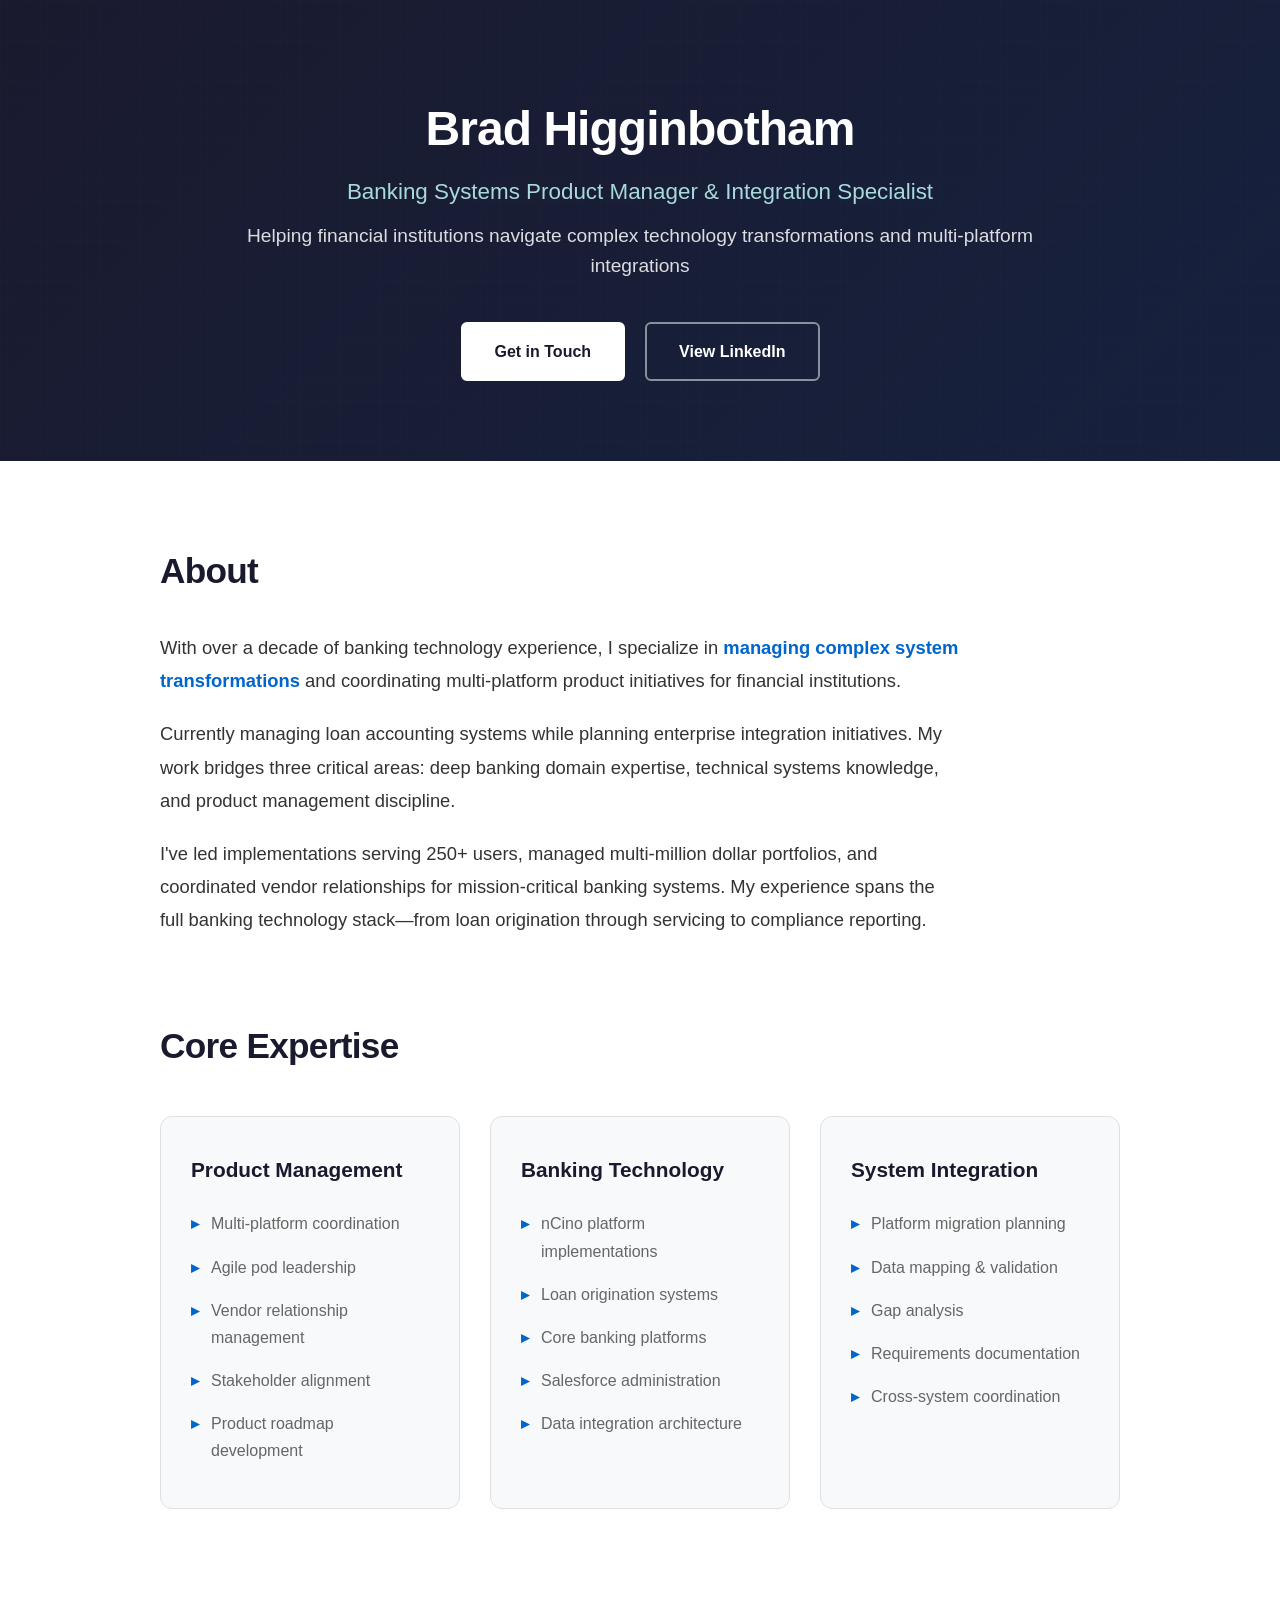
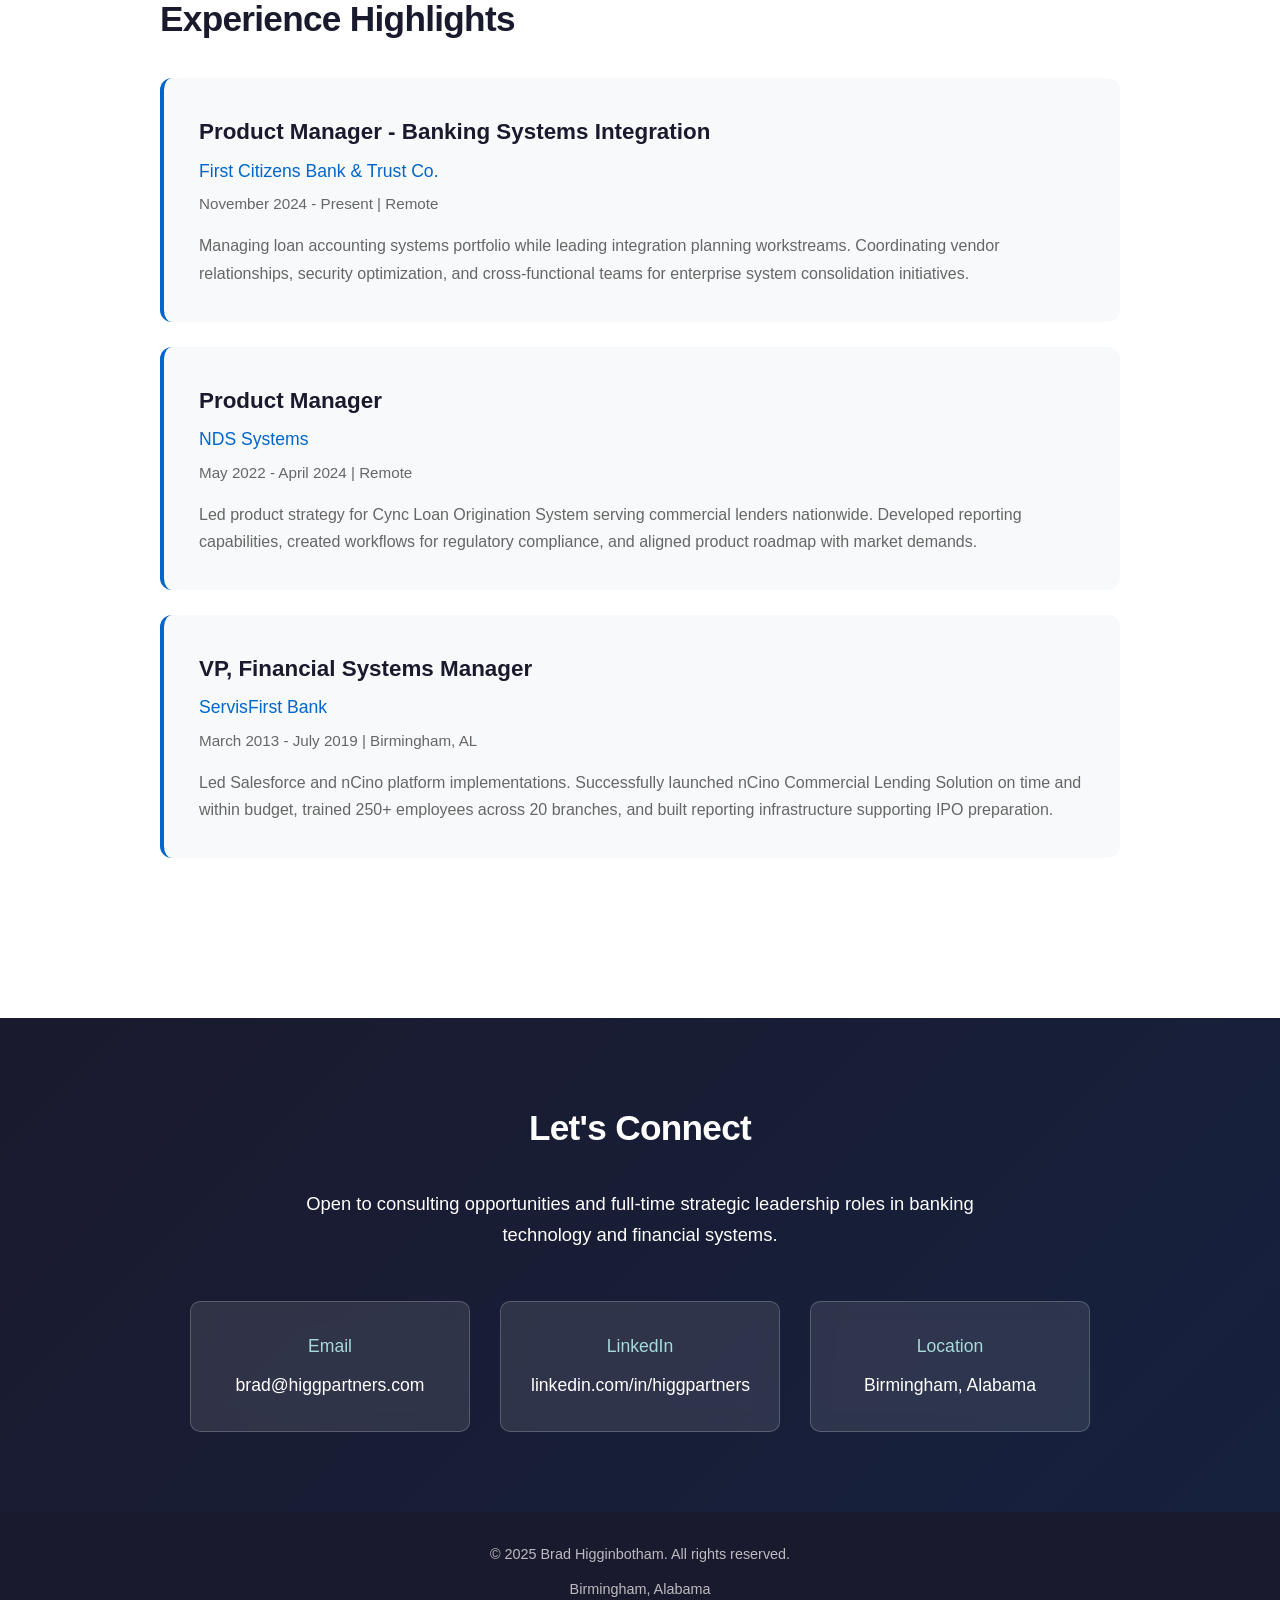
==== index.html @ 5d971b2a "Add files via upload" ====
<!DOCTYPE html>
<html lang="en">
<head>
    <meta charset="UTF-8">
    <meta name="viewport" content="width=device-width, initial-scale=1.0">
    <title>Brad Higginbotham | Banking Systems Product Manager & Integration Specialist</title>
    <meta name="description" content="Banking systems product manager specializing in multi-platform coordination and complex integration planning for financial institutions.">
    
    <style>
        :root {
            --primary: #1a1a2e;
            --accent: #0066cc;
            --accent-light: #0077b5;
            --text: #333333;
            --text-light: #666666;
            --background: #ffffff;
            --section-bg: #f8f9fa;
            --border: #e0e0e0;
        }
        
        * {
            margin: 0;
            padding: 0;
            box-sizing: border-box;
        }
        
        body {
            font-family: -apple-system, BlinkMacSystemFont, 'Segoe UI', 'Helvetica Neue', Arial, sans-serif;
            line-height: 1.7;
            color: var(--text);
            background: var(--background);
            -webkit-font-smoothing: antialiased;
        }
        
        /* Hero Section */
        .hero {
            background: linear-gradient(135deg, #1a1a2e 0%, #16213e 100%);
            color: white;
            padding: 100px 20px 80px;
            text-align: center;
            position: relative;
            overflow: hidden;
        }
        
        .hero::before {
            content: '';
            position: absolute;
            top: 0;
            left: 0;
            right: 0;
            bottom: 0;
            background: url('data:image/svg+xml,<svg width="100" height="100" xmlns="http://www.w3.org/2000/svg"><defs><pattern id="grid" width="40" height="40" patternUnits="userSpaceOnUse"><path d="M 40 0 L 0 0 0 40" fill="none" stroke="rgba(255,255,255,0.03)" stroke-width="1"/></pattern></defs><rect width="100" height="100" fill="url(%23grid)"/></svg>');
            opacity: 0.5;
        }
        
        .hero-content {
            max-width: 800px;
            margin: 0 auto;
            position: relative;
            z-index: 1;
        }
        
        .hero h1 {
            font-size: 3em;
            font-weight: 700;
            margin-bottom: 15px;
            letter-spacing: -0.02em;
            line-height: 1.2;
        }
        
        .hero .title {
            font-size: 1.4em;
            color: #a8dadc;
            margin-bottom: 10px;
            font-weight: 400;
        }
        
        .hero .tagline {
            font-size: 1.2em;
            color: rgba(255, 255, 255, 0.85);
            margin-bottom: 40px;
            line-height: 1.6;
        }
        
        .cta-buttons {
            display: flex;
            gap: 20px;
            justify-content: center;
            flex-wrap: wrap;
        }
        
        .btn {
            padding: 14px 32px;
            font-size: 1em;
            font-weight: 600;
            text-decoration: none;
            border-radius: 6px;
            transition: all 0.3s ease;
            display: inline-block;
            border: 2px solid;
        }
        
        .btn-primary {
            background: white;
            color: var(--primary);
            border-color: white;
        }
        
        .btn-primary:hover {
            background: transparent;
            color: white;
            transform: translateY(-2px);
            box-shadow: 0 10px 25px rgba(0, 0, 0, 0.2);
        }
        
        .btn-secondary {
            background: transparent;
            color: white;
            border-color: rgba(255, 255, 255, 0.5);
        }
        
        .btn-secondary:hover {
            border-color: white;
            background: rgba(255, 255, 255, 0.1);
            transform: translateY(-2px);
        }
        
        /* Main Content */
        .container {
            max-width: 1000px;
            margin: 0 auto;
            padding: 80px 20px;
        }
        
        .section {
            margin-bottom: 80px;
        }
        
        .section-title {
            font-size: 2.2em;
            color: var(--primary);
            margin-bottom: 30px;
            font-weight: 700;
            letter-spacing: -0.02em;
        }
        
        /* About Section */
        .about-content {
            font-size: 1.15em;
            line-height: 1.8;
            color: var(--text);
            max-width: 800px;
        }
        
        .about-content p {
            margin-bottom: 20px;
        }
        
        .highlight {
            color: var(--accent);
            font-weight: 600;
        }
        
        /* Expertise Grid */
        .expertise-grid {
            display: grid;
            grid-template-columns: repeat(auto-fit, minmax(280px, 1fr));
            gap: 30px;
            margin-top: 40px;
        }
        
        .expertise-card {
            background: var(--section-bg);
            padding: 35px 30px;
            border-radius: 12px;
            border: 1px solid var(--border);
            transition: all 0.3s ease;
        }
        
        .expertise-card:hover {
            transform: translateY(-5px);
            box-shadow: 0 10px 30px rgba(0, 0, 0, 0.1);
            border-color: var(--accent-light);
        }
        
        .expertise-card h3 {
            font-size: 1.3em;
            color: var(--primary);
            margin-bottom: 15px;
            font-weight: 600;
        }
        
        .expertise-card ul {
            list-style: none;
            padding: 0;
        }
        
        .expertise-card li {
            padding: 8px 0;
            color: var(--text-light);
            position: relative;
            padding-left: 20px;
        }
        
        .expertise-card li::before {
            content: '▸';
            color: var(--accent);
            position: absolute;
            left: 0;
            font-weight: bold;
        }
        
        /* Experience Timeline */
        .experience-item {
            background: var(--section-bg);
            padding: 35px;
            border-radius: 12px;
            margin-bottom: 25px;
            border-left: 4px solid var(--accent);
            transition: all 0.3s ease;
        }
        
        .experience-item:hover {
            box-shadow: 0 5px 20px rgba(0, 0, 0, 0.08);
            transform: translateX(5px);
        }
        
        .experience-header {
            margin-bottom: 15px;
        }
        
        .experience-title {
            font-size: 1.4em;
            color: var(--primary);
            font-weight: 600;
            margin-bottom: 5px;
        }
        
        .experience-company {
            color: var(--accent);
            font-size: 1.1em;
            font-weight: 500;
        }
        
        .experience-date {
            color: var(--text-light);
            font-size: 0.95em;
            margin-top: 5px;
        }
        
        .experience-description {
            color: var(--text-light);
            line-height: 1.7;
            margin-top: 15px;
        }
        
        /* Contact Section */
        .contact-section {
            background: linear-gradient(135deg, #1a1a2e 0%, #16213e 100%);
            color: white;
            padding: 80px 20px;
            text-align: center;
        }
        
        .contact-section .section-title {
            color: white;
        }
        
        .contact-grid {
            display: grid;
            grid-template-columns: repeat(auto-fit, minmax(250px, 1fr));
            gap: 30px;
            max-width: 900px;
            margin: 50px auto 0;
        }
        
        .contact-card {
            background: rgba(255, 255, 255, 0.1);
            padding: 30px;
            border-radius: 10px;
            backdrop-filter: blur(10px);
            border: 1px solid rgba(255, 255, 255, 0.2);
            transition: all 0.3s ease;
        }
        
        .contact-card:hover {
            background: rgba(255, 255, 255, 0.15);
            transform: translateY(-5px);
        }
        
        .contact-card h3 {
            font-size: 1.1em;
            margin-bottom: 10px;
            color: #a8dadc;
            font-weight: 500;
        }
        
        .contact-card a {
            color: white;
            text-decoration: none;
            font-size: 1.1em;
            font-weight: 500;
        }
        
        .contact-card a:hover {
            color: #a8dadc;
        }
        
        .contact-card p {
            color: white;
            font-size: 1.1em;
            font-weight: 500;
        }
        
        /* Footer */
        footer {
            background: var(--primary);
            color: rgba(255, 255, 255, 0.7);
            text-align: center;
            padding: 30px 20px;
            font-size: 0.9em;
        }
        
        /* Responsive */
        @media (max-width: 768px) {
            .hero {
                padding: 60px 20px 50px;
            }
            
            .hero h1 {
                font-size: 2.2em;
            }
            
            .hero .title {
                font-size: 1.2em;
            }
            
            .hero .tagline {
                font-size: 1.1em;
            }
            
            .container {
                padding: 50px 20px;
            }
            
            .section {
                margin-bottom: 50px;
            }
            
            .section-title {
                font-size: 1.8em;
            }
            
            .cta-buttons {
                flex-direction: column;
                align-items: stretch;
            }
            
            .btn {
                width: 100%;
            }
            
            .expertise-grid {
                grid-template-columns: 1fr;
            }
        }
        
        /* Smooth Scroll */
        html {
            scroll-behavior: smooth;
        }
        
        /* Animations */
        @keyframes fadeInUp {
            from {
                opacity: 0;
                transform: translateY(30px);
            }
            to {
                opacity: 1;
                transform: translateY(0);
            }
        }
        
        .hero-content {
            animation: fadeInUp 0.8s ease-out;
        }
    </style>
</head>
<body>
    <!-- Hero Section -->
    <section class="hero">
        <div class="hero-content">
            <h1>Brad Higginbotham</h1>
            <p class="title">Banking Systems Product Manager & Integration Specialist</p>
            <p class="tagline">Helping financial institutions navigate complex technology transformations and multi-platform integrations</p>
            <div class="cta-buttons">
                <a href="mailto:brad@higgpartners.com" class="btn btn-primary">Get in Touch</a>
                <a href="https://linkedin.com/in/higgpartners" target="_blank" class="btn btn-secondary">View LinkedIn</a>
            </div>
        </div>
    </section>

    <!-- About Section -->
    <div class="container">
        <section class="section">
            <h2 class="section-title">About</h2>
            <div class="about-content">
                <p>With over a decade of banking technology experience, I specialize in <span class="highlight">managing complex system transformations</span> and coordinating multi-platform product initiatives for financial institutions.</p>
                
                <p>Currently managing loan accounting systems while planning enterprise integration initiatives. My work bridges three critical areas: deep banking domain expertise, technical systems knowledge, and product management discipline.</p>
                
                <p>I've led implementations serving 250+ users, managed multi-million dollar portfolios, and coordinated vendor relationships for mission-critical banking systems. My experience spans the full banking technology stack—from loan origination through servicing to compliance reporting.</p>
            </div>
        </section>

        <!-- Expertise Section -->
        <section class="section">
            <h2 class="section-title">Core Expertise</h2>
            <div class="expertise-grid">
                <div class="expertise-card">
                    <h3>Product Management</h3>
                    <ul>
                        <li>Multi-platform coordination</li>
                        <li>Agile pod leadership</li>
                        <li>Vendor relationship management</li>
                        <li>Stakeholder alignment</li>
                        <li>Product roadmap development</li>
                    </ul>
                </div>
                
                <div class="expertise-card">
                    <h3>Banking Technology</h3>
                    <ul>
                        <li>nCino platform implementations</li>
                        <li>Loan origination systems</li>
                        <li>Core banking platforms</li>
                        <li>Salesforce administration</li>
                        <li>Data integration architecture</li>
                    </ul>
                </div>
                
                <div class="expertise-card">
                    <h3>System Integration</h3>
                    <ul>
                        <li>Platform migration planning</li>
                        <li>Data mapping & validation</li>
                        <li>Gap analysis</li>
                        <li>Requirements documentation</li>
                        <li>Cross-system coordination</li>
                    </ul>
                </div>
            </div>
        </section>

        <!-- Experience Section -->
        <section class="section">
            <h2 class="section-title">Experience Highlights</h2>
            
            <div class="experience-item">
                <div class="experience-header">
                    <h3 class="experience-title">Product Manager - Banking Systems Integration</h3>
                    <p class="experience-company">First Citizens Bank & Trust Co.</p>
                    <p class="experience-date">November 2024 - Present | Remote</p>
                </div>
                <p class="experience-description">
                    Managing loan accounting systems portfolio while leading integration planning workstreams. Coordinating vendor relationships, security optimization, and cross-functional teams for enterprise system consolidation initiatives.
                </p>
            </div>
            
            <div class="experience-item">
                <div class="experience-header">
                    <h3 class="experience-title">Product Manager</h3>
                    <p class="experience-company">NDS Systems</p>
                    <p class="experience-date">May 2022 - April 2024 | Remote</p>
                </div>
                <p class="experience-description">
                    Led product strategy for Cync Loan Origination System serving commercial lenders nationwide. Developed reporting capabilities, created workflows for regulatory compliance, and aligned product roadmap with market demands.
                </p>
            </div>
            
            <div class="experience-item">
                <div class="experience-header">
                    <h3 class="experience-title">VP, Financial Systems Manager</h3>
                    <p class="experience-company">ServisFirst Bank</p>
                    <p class="experience-date">March 2013 - July 2019 | Birmingham, AL</p>
                </div>
                <p class="experience-description">
                    Led Salesforce and nCino platform implementations. Successfully launched nCino Commercial Lending Solution on time and within budget, trained 250+ employees across 20 branches, and built reporting infrastructure supporting IPO preparation.
                </p>
            </div>
        </section>
    </div>

    <!-- Contact Section -->
    <section class="contact-section">
        <h2 class="section-title">Let's Connect</h2>
        <p style="font-size: 1.15em; margin-bottom: 20px; max-width: 700px; margin-left: auto; margin-right: auto;">
            Open to consulting opportunities and full-time strategic leadership roles in banking technology and financial systems.
        </p>
        <div class="contact-grid">
            <div class="contact-card">
                <h3>Email</h3>
                <a href="mailto:brad@higgpartners.com">brad@higgpartners.com</a>
            </div>
            <div class="contact-card">
                <h3>LinkedIn</h3>
                <a href="https://linkedin.com/in/higgpartners" target="_blank">linkedin.com/in/higgpartners</a>
            </div>
            <div class="contact-card">
                <h3>Location</h3>
                <p>Birmingham, Alabama</p>
            </div>
        </div>
    </section>

    <!-- Footer -->
    <footer>
        <p>&copy; 2025 Brad Higginbotham. All rights reserved.</p>
        <p style="margin-top: 10px;">Birmingham, Alabama</p>
    </footer>
</body>
</html>
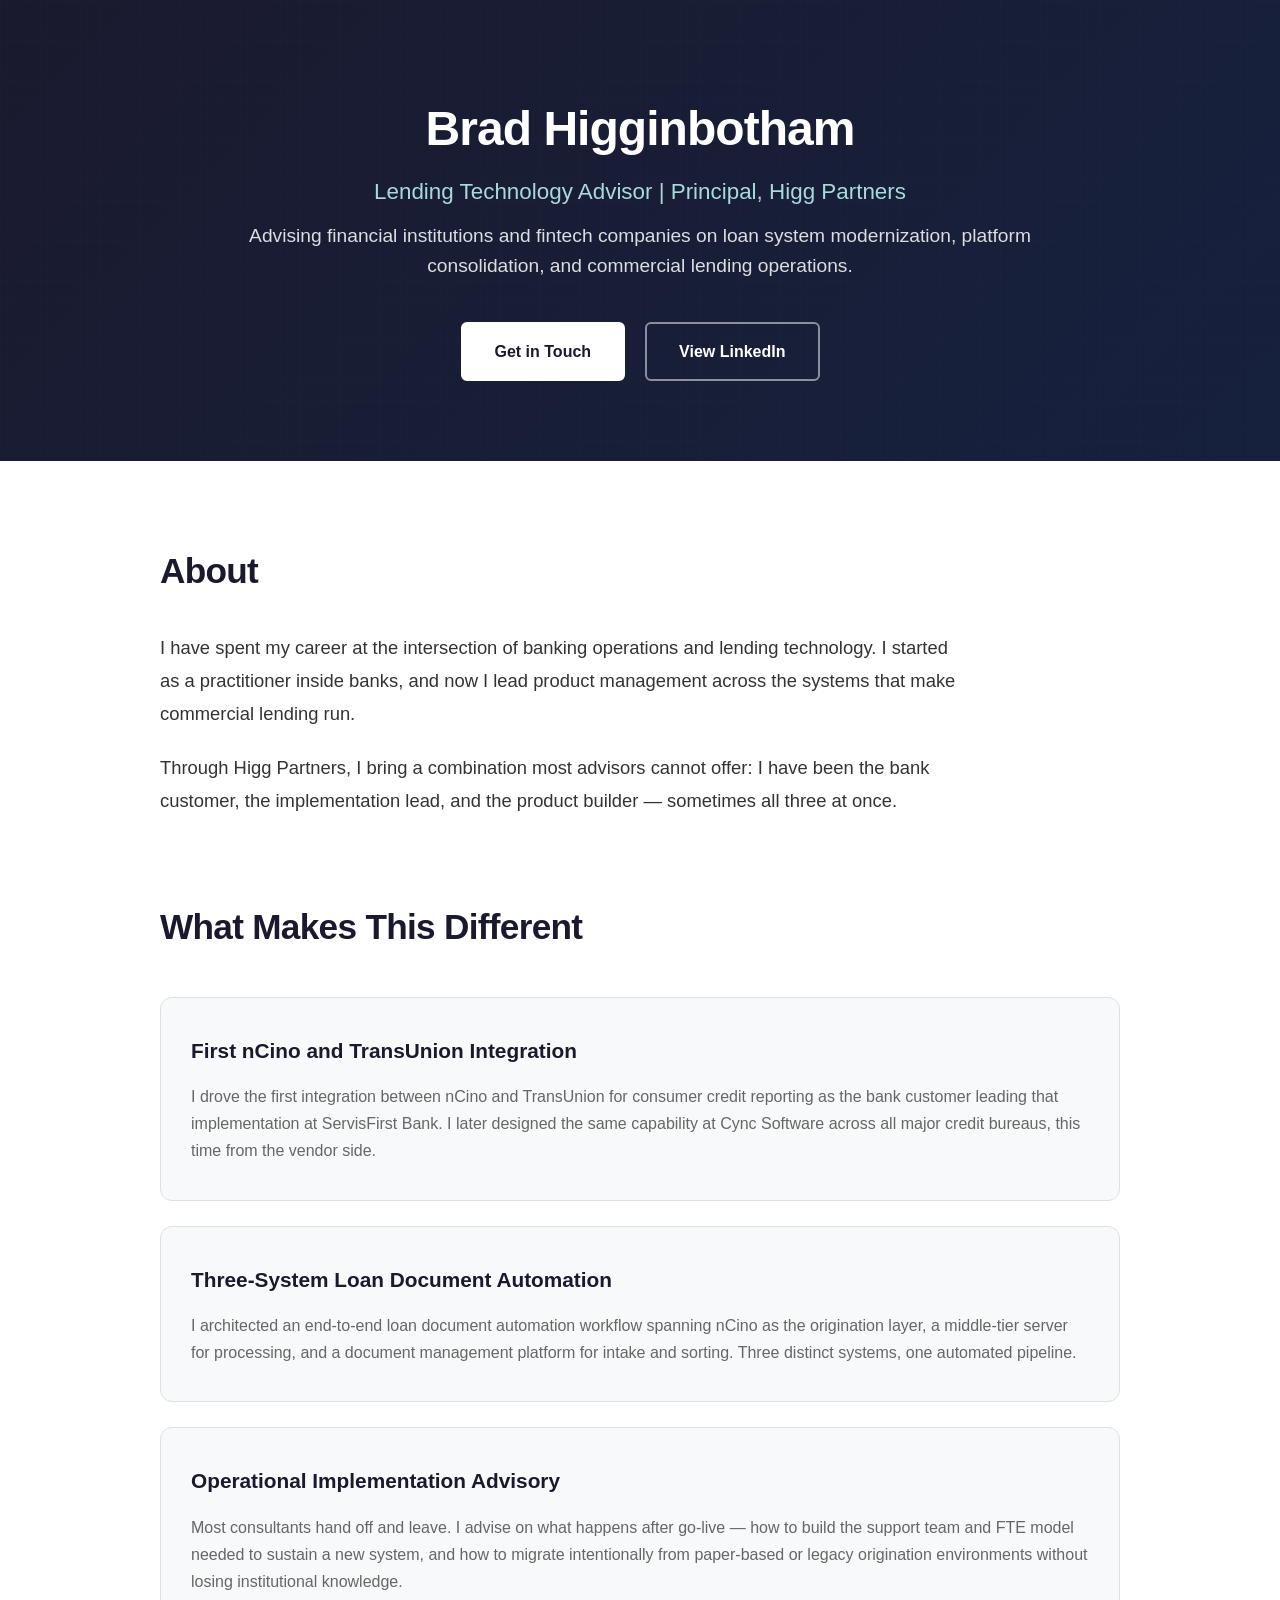
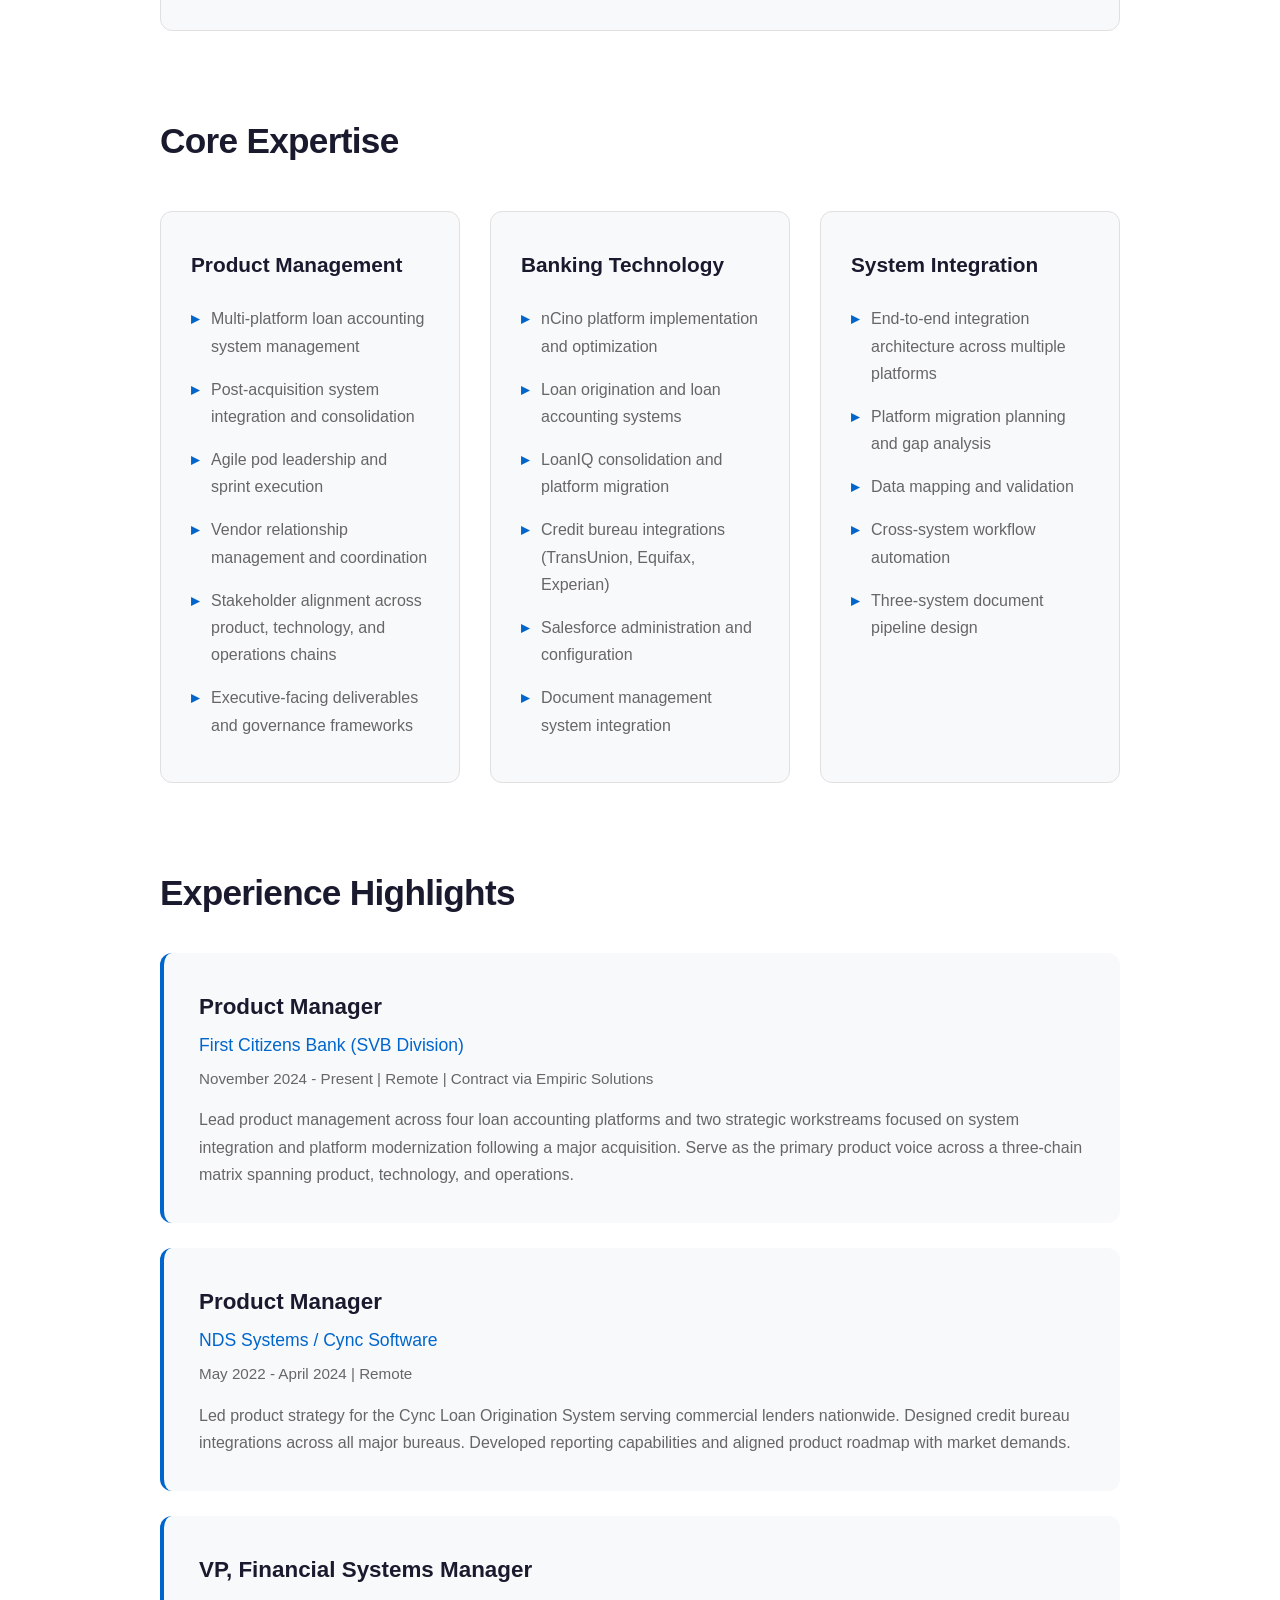
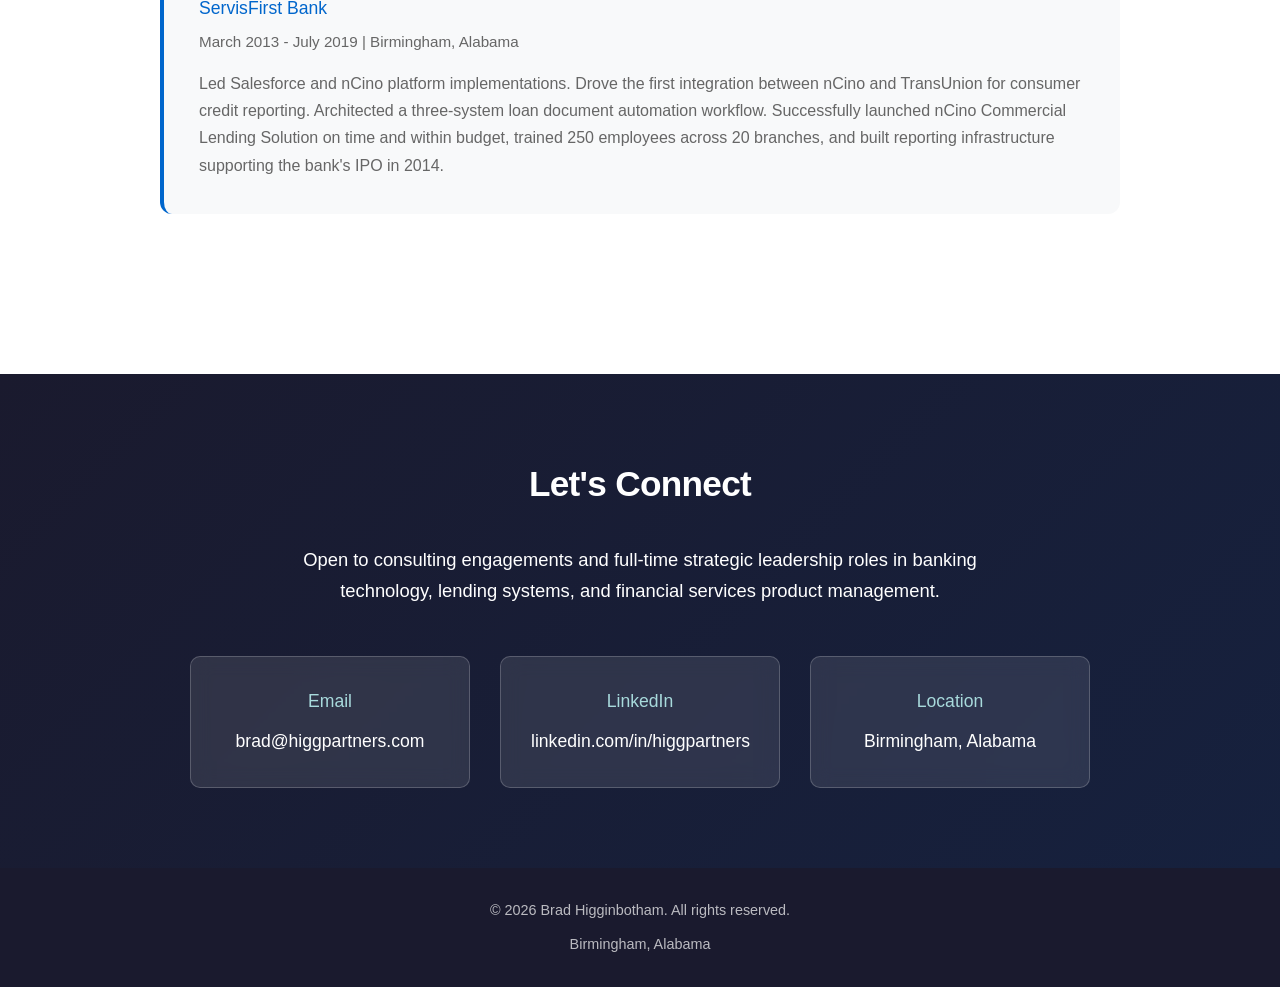
==== commit 2b49e040: "Update website positioning to Lending Technology Advisor Refresh all content to reflect senior advis" ====
--- a/index.html
+++ b/index.html
@@ -3,8 +3,10 @@
 <head>
     <meta charset="UTF-8">
     <meta name="viewport" content="width=device-width, initial-scale=1.0">
-    <title>Brad Higginbotham | Banking Systems Product Manager & Integration Specialist</title>
-    <meta name="description" content="Banking systems product manager specializing in multi-platform coordination and complex integration planning for financial institutions.">
+    <title>Brad Higginbotham | Lending Technology Advisor | Principal, Higg Partners</title>
+    <meta name="description" content="Advising financial institutions and fintech companies on loan system modernization, platform consolidation, and commercial lending operations.">
+    <meta property="og:title" content="Brad Higginbotham | Lending Technology Advisor | Principal, Higg Partners">
+    <meta property="og:description" content="Advising financial institutions and fintech companies on loan system modernization, platform consolidation, and commercial lending operations.">
     
     <style>
         :root {
@@ -161,6 +163,20 @@
             font-weight: 600;
         }
         
+        /* Differentiator Grid */
+        .differentiator-grid {
+            display: grid;
+            grid-template-columns: 1fr;
+            gap: 25px;
+            margin-top: 40px;
+        }
+
+        .differentiator-text {
+            color: var(--text-light);
+            line-height: 1.7;
+            margin-top: 10px;
+        }
+
         /* Expertise Grid */
         .expertise-grid {
             display: grid;
@@ -392,8 +408,8 @@
     <section class="hero">
         <div class="hero-content">
             <h1>Brad Higginbotham</h1>
-            <p class="title">Banking Systems Product Manager & Integration Specialist</p>
-            <p class="tagline">Helping financial institutions navigate complex technology transformations and multi-platform integrations</p>
+            <p class="title">Lending Technology Advisor | Principal, Higg Partners</p>
+            <p class="tagline">Advising financial institutions and fintech companies on loan system modernization, platform consolidation, and commercial lending operations.</p>
             <div class="cta-buttons">
                 <a href="mailto:brad@higgpartners.com" class="btn btn-primary">Get in Touch</a>
                 <a href="https://linkedin.com/in/higgpartners" target="_blank" class="btn btn-secondary">View LinkedIn</a>
@@ -406,11 +422,28 @@
         <section class="section">
             <h2 class="section-title">About</h2>
             <div class="about-content">
-                <p>With over a decade of banking technology experience, I specialize in <span class="highlight">managing complex system transformations</span> and coordinating multi-platform product initiatives for financial institutions.</p>
-                
-                <p>Currently managing loan accounting systems while planning enterprise integration initiatives. My work bridges three critical areas: deep banking domain expertise, technical systems knowledge, and product management discipline.</p>
-                
-                <p>I've led implementations serving 250+ users, managed multi-million dollar portfolios, and coordinated vendor relationships for mission-critical banking systems. My experience spans the full banking technology stack—from loan origination through servicing to compliance reporting.</p>
+                <p>I have spent my career at the intersection of banking operations and lending technology. I started as a practitioner inside banks, and now I lead product management across the systems that make commercial lending run.</p>
+
+                <p>Through Higg Partners, I bring a combination most advisors cannot offer: I have been the bank customer, the implementation lead, and the product builder — sometimes all three at once.</p>
+            </div>
+        </section>
+
+        <!-- What Makes This Different -->
+        <section class="section">
+            <h2 class="section-title">What Makes This Different</h2>
+            <div class="differentiator-grid">
+                <div class="expertise-card">
+                    <h3>First nCino and TransUnion Integration</h3>
+                    <p class="differentiator-text">I drove the first integration between nCino and TransUnion for consumer credit reporting as the bank customer leading that implementation at ServisFirst Bank. I later designed the same capability at Cync Software across all major credit bureaus, this time from the vendor side.</p>
+                </div>
+                <div class="expertise-card">
+                    <h3>Three-System Loan Document Automation</h3>
+                    <p class="differentiator-text">I architected an end-to-end loan document automation workflow spanning nCino as the origination layer, a middle-tier server for processing, and a document management platform for intake and sorting. Three distinct systems, one automated pipeline.</p>
+                </div>
+                <div class="expertise-card">
+                    <h3>Operational Implementation Advisory</h3>
+                    <p class="differentiator-text">Most consultants hand off and leave. I advise on what happens after go-live — how to build the support team and FTE model needed to sustain a new system, and how to migrate intentionally from paper-based or legacy origination environments without losing institutional knowledge.</p>
+                </div>
             </div>
         </section>
 
@@ -421,33 +454,35 @@
                 <div class="expertise-card">
                     <h3>Product Management</h3>
                     <ul>
-                        <li>Multi-platform coordination</li>
-                        <li>Agile pod leadership</li>
-                        <li>Vendor relationship management</li>
-                        <li>Stakeholder alignment</li>
-                        <li>Product roadmap development</li>
+                        <li>Multi-platform loan accounting system management</li>
+                        <li>Post-acquisition system integration and consolidation</li>
+                        <li>Agile pod leadership and sprint execution</li>
+                        <li>Vendor relationship management and coordination</li>
+                        <li>Stakeholder alignment across product, technology, and operations chains</li>
+                        <li>Executive-facing deliverables and governance frameworks</li>
                     </ul>
                 </div>
-                
+
                 <div class="expertise-card">
                     <h3>Banking Technology</h3>
                     <ul>
-                        <li>nCino platform implementations</li>
-                        <li>Loan origination systems</li>
-                        <li>Core banking platforms</li>
-                        <li>Salesforce administration</li>
-                        <li>Data integration architecture</li>
+                        <li>nCino platform implementation and optimization</li>
+                        <li>Loan origination and loan accounting systems</li>
+                        <li>LoanIQ consolidation and platform migration</li>
+                        <li>Credit bureau integrations (TransUnion, Equifax, Experian)</li>
+                        <li>Salesforce administration and configuration</li>
+                        <li>Document management system integration</li>
                     </ul>
                 </div>
-                
+
                 <div class="expertise-card">
                     <h3>System Integration</h3>
                     <ul>
-                        <li>Platform migration planning</li>
-                        <li>Data mapping & validation</li>
-                        <li>Gap analysis</li>
-                        <li>Requirements documentation</li>
-                        <li>Cross-system coordination</li>
+                        <li>End-to-end integration architecture across multiple platforms</li>
+                        <li>Platform migration planning and gap analysis</li>
+                        <li>Data mapping and validation</li>
+                        <li>Cross-system workflow automation</li>
+                        <li>Three-system document pipeline design</li>
                     </ul>
                 </div>
             </div>
@@ -459,34 +494,34 @@
             
             <div class="experience-item">
                 <div class="experience-header">
-                    <h3 class="experience-title">Product Manager - Banking Systems Integration</h3>
-                    <p class="experience-company">First Citizens Bank & Trust Co.</p>
-                    <p class="experience-date">November 2024 - Present | Remote</p>
+                    <h3 class="experience-title">Product Manager</h3>
+                    <p class="experience-company">First Citizens Bank (SVB Division)</p>
+                    <p class="experience-date">November 2024 - Present | Remote | Contract via Empiric Solutions</p>
                 </div>
                 <p class="experience-description">
-                    Managing loan accounting systems portfolio while leading integration planning workstreams. Coordinating vendor relationships, security optimization, and cross-functional teams for enterprise system consolidation initiatives.
+                    Lead product management across four loan accounting platforms and two strategic workstreams focused on system integration and platform modernization following a major acquisition. Serve as the primary product voice across a three-chain matrix spanning product, technology, and operations.
                 </p>
             </div>
-            
+
             <div class="experience-item">
                 <div class="experience-header">
                     <h3 class="experience-title">Product Manager</h3>
-                    <p class="experience-company">NDS Systems</p>
+                    <p class="experience-company">NDS Systems / Cync Software</p>
                     <p class="experience-date">May 2022 - April 2024 | Remote</p>
                 </div>
                 <p class="experience-description">
-                    Led product strategy for Cync Loan Origination System serving commercial lenders nationwide. Developed reporting capabilities, created workflows for regulatory compliance, and aligned product roadmap with market demands.
+                    Led product strategy for the Cync Loan Origination System serving commercial lenders nationwide. Designed credit bureau integrations across all major bureaus. Developed reporting capabilities and aligned product roadmap with market demands.
                 </p>
             </div>
-            
+
             <div class="experience-item">
                 <div class="experience-header">
                     <h3 class="experience-title">VP, Financial Systems Manager</h3>
                     <p class="experience-company">ServisFirst Bank</p>
-                    <p class="experience-date">March 2013 - July 2019 | Birmingham, AL</p>
+                    <p class="experience-date">March 2013 - July 2019 | Birmingham, Alabama</p>
                 </div>
                 <p class="experience-description">
-                    Led Salesforce and nCino platform implementations. Successfully launched nCino Commercial Lending Solution on time and within budget, trained 250+ employees across 20 branches, and built reporting infrastructure supporting IPO preparation.
+                    Led Salesforce and nCino platform implementations. Drove the first integration between nCino and TransUnion for consumer credit reporting. Architected a three-system loan document automation workflow. Successfully launched nCino Commercial Lending Solution on time and within budget, trained 250 employees across 20 branches, and built reporting infrastructure supporting the bank's IPO in 2014.
                 </p>
             </div>
         </section>
@@ -496,7 +531,7 @@
     <section class="contact-section">
         <h2 class="section-title">Let's Connect</h2>
         <p style="font-size: 1.15em; margin-bottom: 20px; max-width: 700px; margin-left: auto; margin-right: auto;">
-            Open to consulting opportunities and full-time strategic leadership roles in banking technology and financial systems.
+            Open to consulting engagements and full-time strategic leadership roles in banking technology, lending systems, and financial services product management.
         </p>
         <div class="contact-grid">
             <div class="contact-card">
@@ -516,7 +551,7 @@
 
     <!-- Footer -->
     <footer>
-        <p>&copy; 2025 Brad Higginbotham. All rights reserved.</p>
+        <p>&copy; 2026 Brad Higginbotham. All rights reserved.</p>
         <p style="margin-top: 10px;">Birmingham, Alabama</p>
     </footer>
 </body>
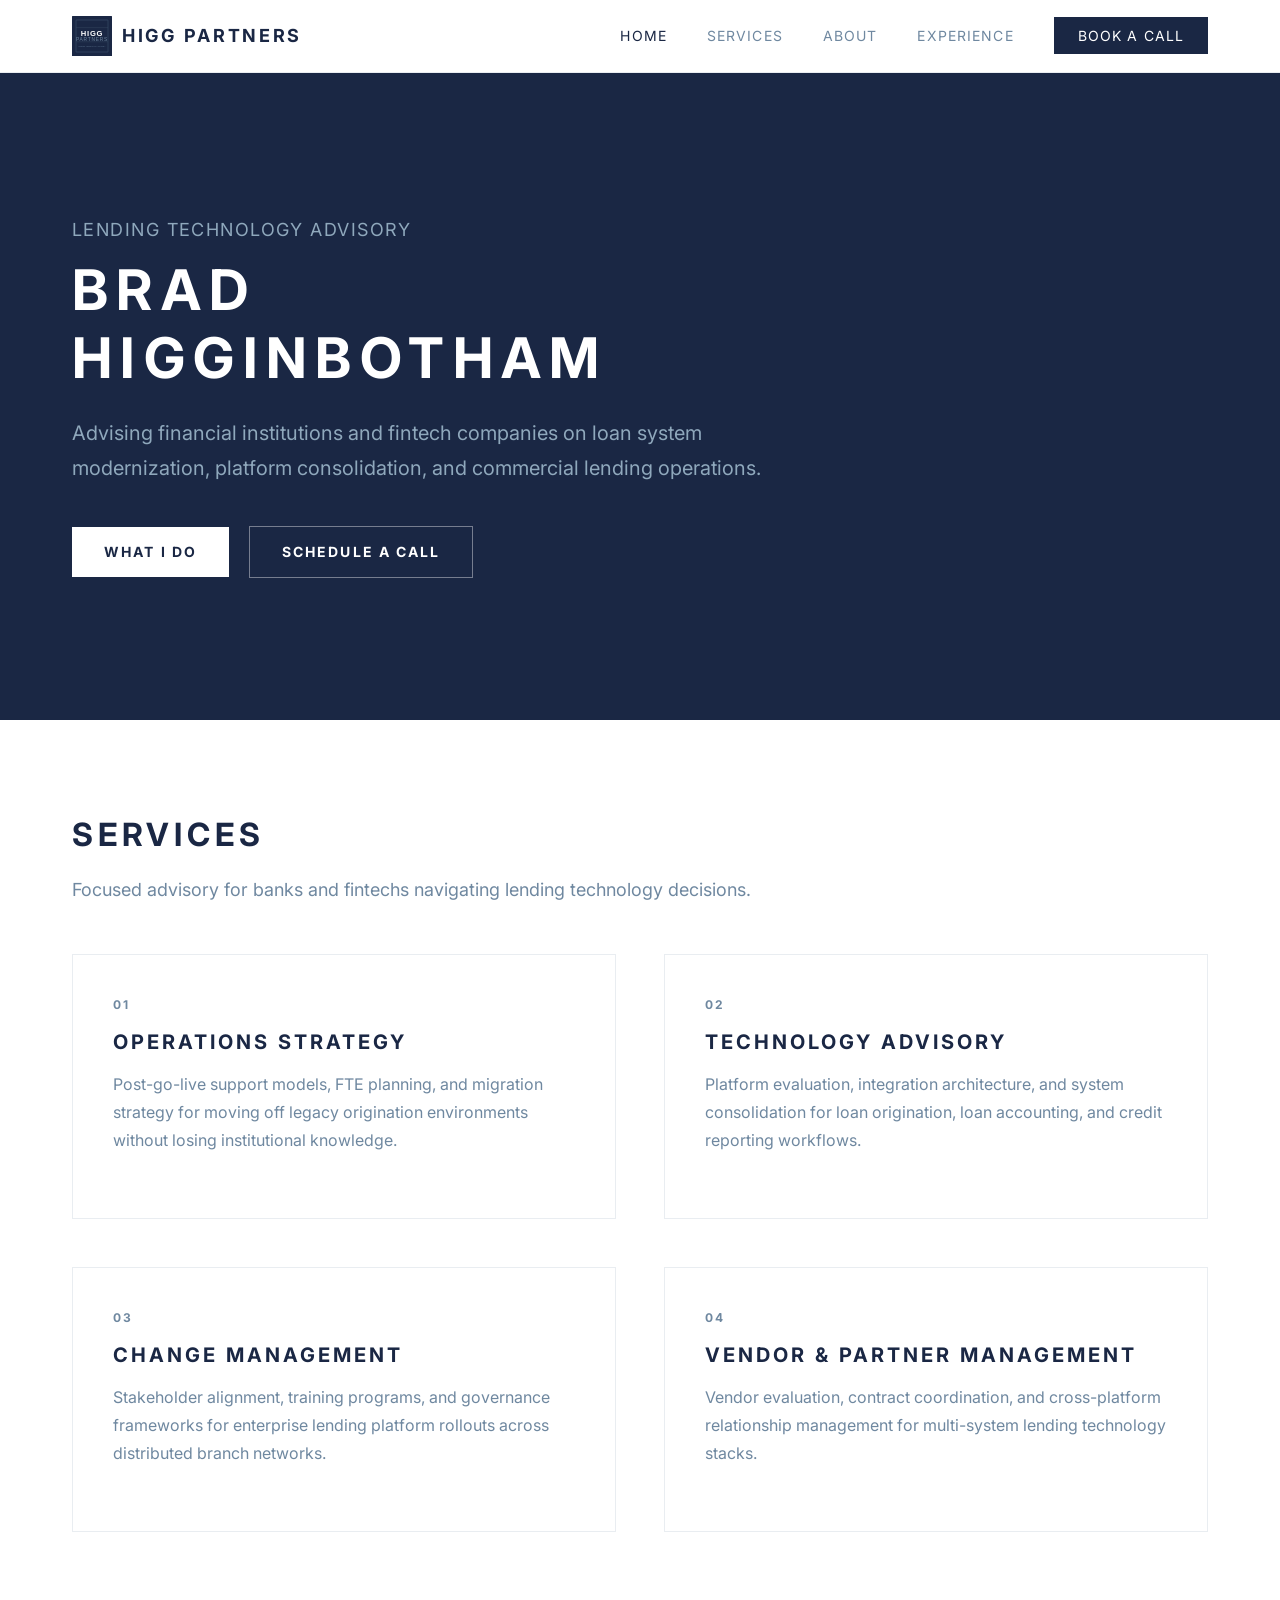
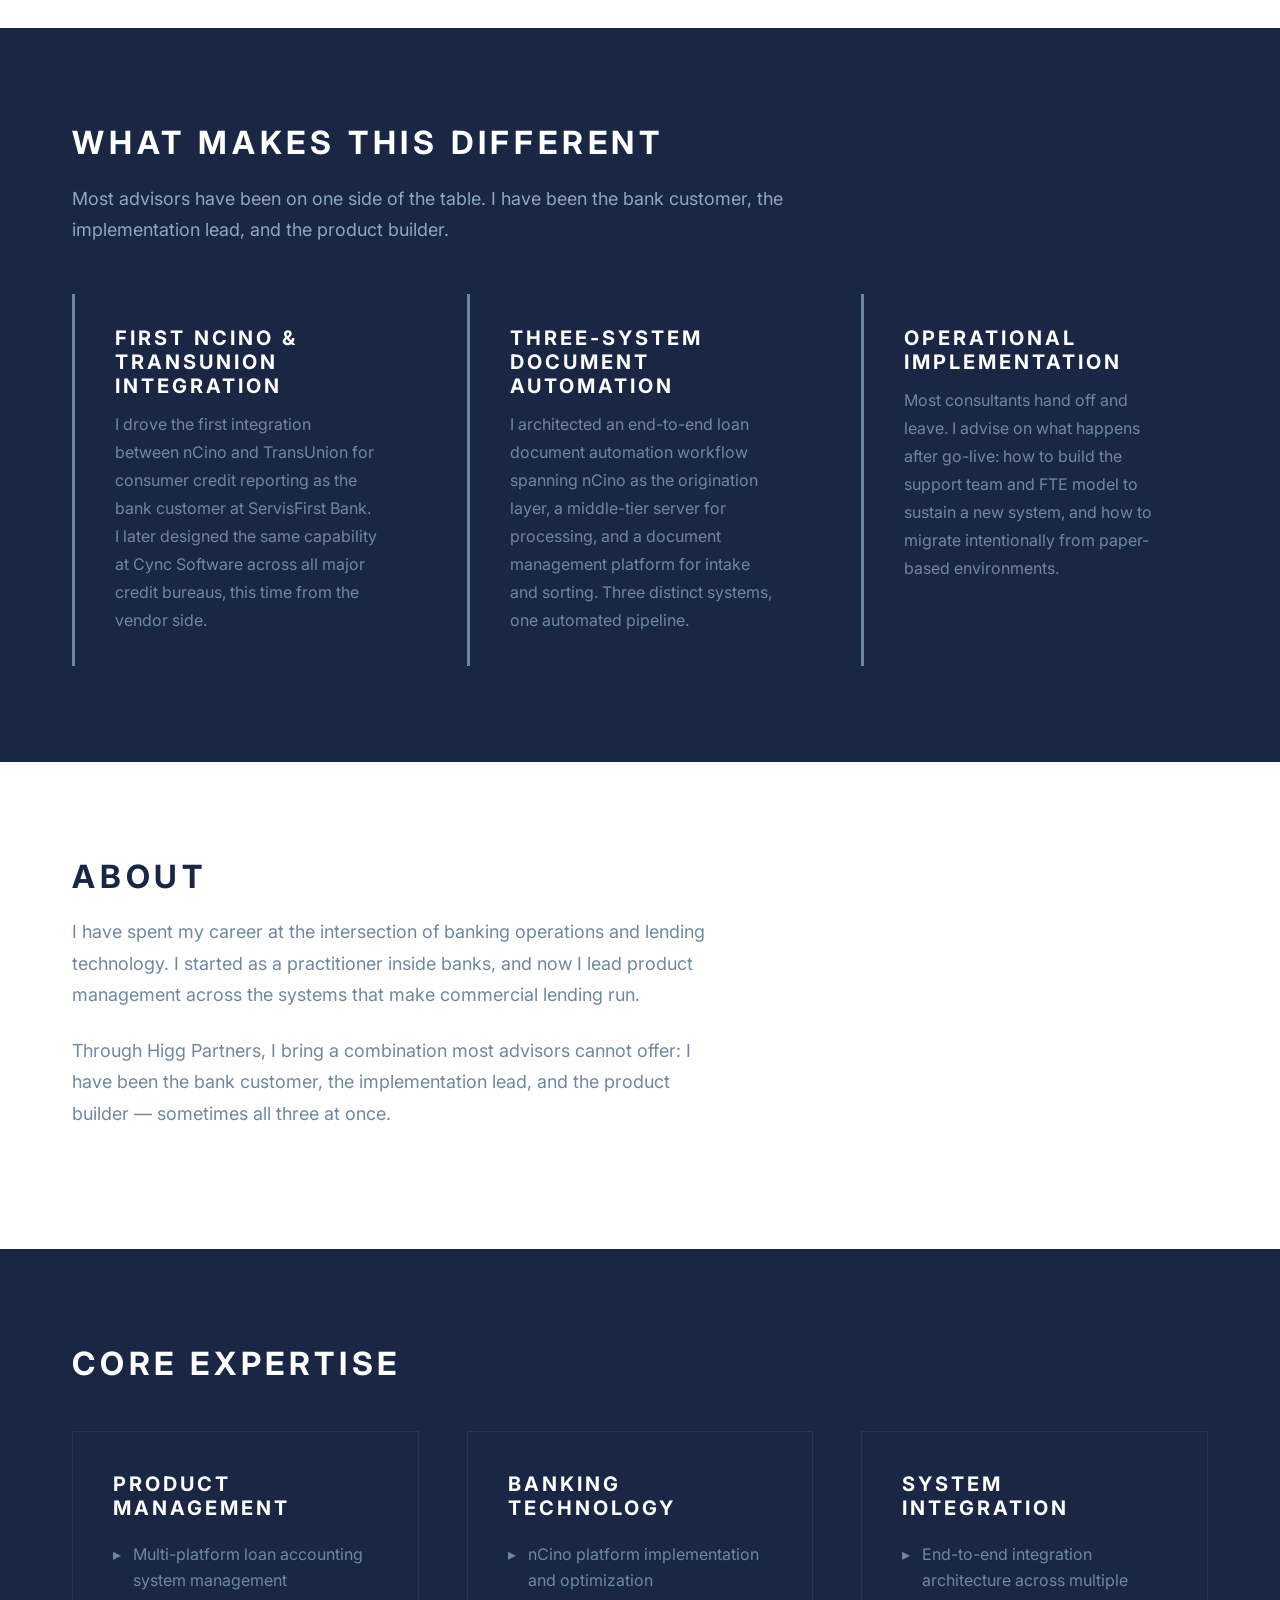
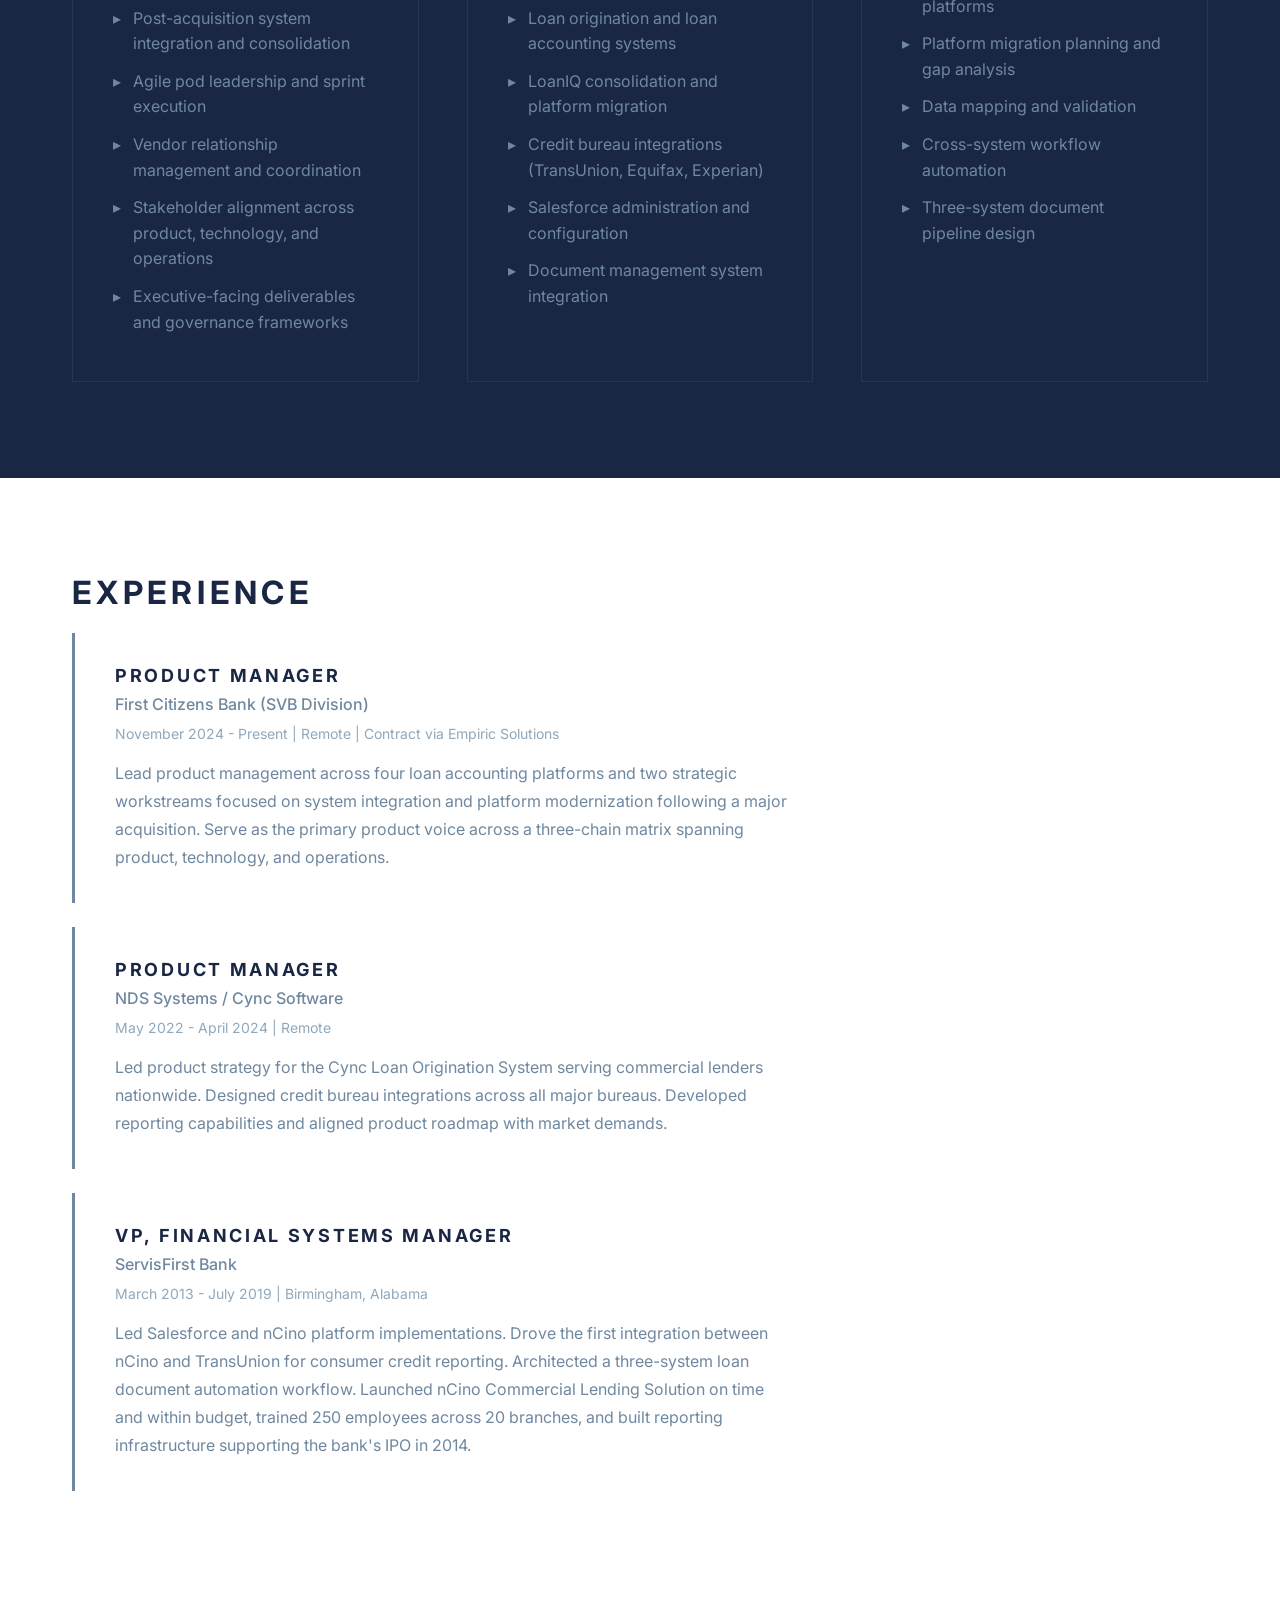
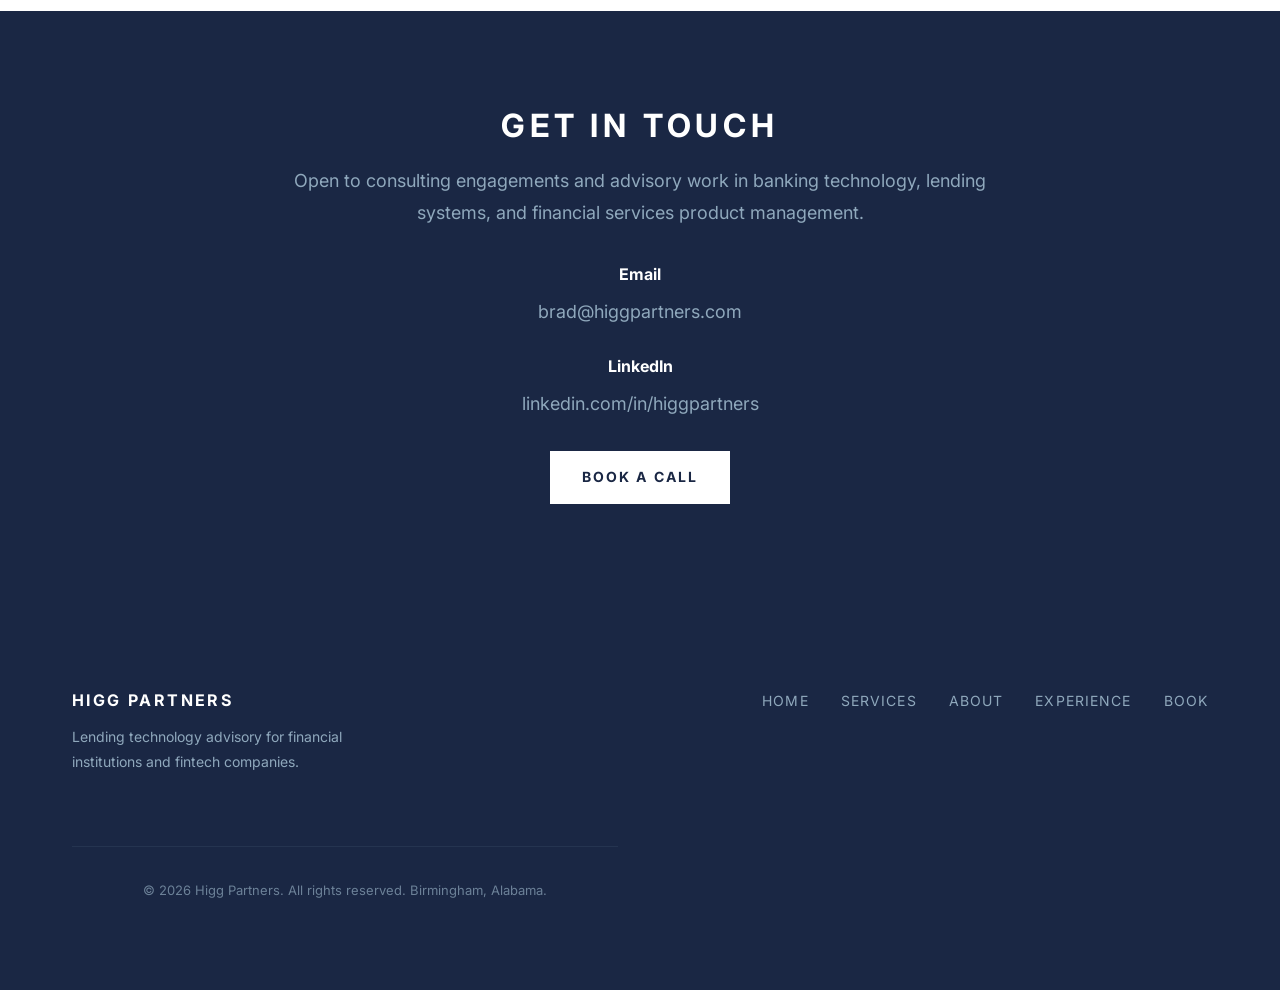
==== commit 8fd1ed9e: "Rebuild site to match brand guide — Inter font, correct colors, no gradients Replaces inline-styled " ====
--- a/index.html
+++ b/index.html
@@ -1,558 +1,224 @@
-<!DOCTYPE html>
-<html lang="en">
-<head>
-    <meta charset="UTF-8">
-    <meta name="viewport" content="width=device-width, initial-scale=1.0">
-    <title>Brad Higginbotham | Lending Technology Advisor | Principal, Higg Partners</title>
-    <meta name="description" content="Advising financial institutions and fintech companies on loan system modernization, platform consolidation, and commercial lending operations.">
-    <meta property="og:title" content="Brad Higginbotham | Lending Technology Advisor | Principal, Higg Partners">
-    <meta property="og:description" content="Advising financial institutions and fintech companies on loan system modernization, platform consolidation, and commercial lending operations.">
-    
-    <style>
-        :root {
-            --primary: #1a1a2e;
-            --accent: #0066cc;
-            --accent-light: #0077b5;
-            --text: #333333;
-            --text-light: #666666;
-            --background: #ffffff;
-            --section-bg: #f8f9fa;
-            --border: #e0e0e0;
-        }
-        
-        * {
-            margin: 0;
-            padding: 0;
-            box-sizing: border-box;
-        }
-        
-        body {
-            font-family: -apple-system, BlinkMacSystemFont, 'Segoe UI', 'Helvetica Neue', Arial, sans-serif;
-            line-height: 1.7;
-            color: var(--text);
-            background: var(--background);
-            -webkit-font-smoothing: antialiased;
-        }
-        
-        /* Hero Section */
-        .hero {
-            background: linear-gradient(135deg, #1a1a2e 0%, #16213e 100%);
-            color: white;
-            padding: 100px 20px 80px;
-            text-align: center;
-            position: relative;
-            overflow: hidden;
-        }
-        
-        .hero::before {
-            content: '';
-            position: absolute;
-            top: 0;
-            left: 0;
-            right: 0;
-            bottom: 0;
-            background: url('data:image/svg+xml,<svg width="100" height="100" xmlns="http://www.w3.org/2000/svg"><defs><pattern id="grid" width="40" height="40" patternUnits="userSpaceOnUse"><path d="M 40 0 L 0 0 0 40" fill="none" stroke="rgba(255,255,255,0.03)" stroke-width="1"/></pattern></defs><rect width="100" height="100" fill="url(%23grid)"/></svg>');
-            opacity: 0.5;
-        }
-        
-        .hero-content {
-            max-width: 800px;
-            margin: 0 auto;
-            position: relative;
-            z-index: 1;
-        }
-        
-        .hero h1 {
-            font-size: 3em;
-            font-weight: 700;
-            margin-bottom: 15px;
-            letter-spacing: -0.02em;
-            line-height: 1.2;
-        }
-        
-        .hero .title {
-            font-size: 1.4em;
-            color: #a8dadc;
-            margin-bottom: 10px;
-            font-weight: 400;
-        }
-        
-        .hero .tagline {
-            font-size: 1.2em;
-            color: rgba(255, 255, 255, 0.85);
-            margin-bottom: 40px;
-            line-height: 1.6;
-        }
-        
-        .cta-buttons {
-            display: flex;
-            gap: 20px;
-            justify-content: center;
-            flex-wrap: wrap;
-        }
-        
-        .btn {
-            padding: 14px 32px;
-            font-size: 1em;
-            font-weight: 600;
-            text-decoration: none;
-            border-radius: 6px;
-            transition: all 0.3s ease;
-            display: inline-block;
-            border: 2px solid;
-        }
-        
-        .btn-primary {
-            background: white;
-            color: var(--primary);
-            border-color: white;
-        }
-        
-        .btn-primary:hover {
-            background: transparent;
-            color: white;
-            transform: translateY(-2px);
-            box-shadow: 0 10px 25px rgba(0, 0, 0, 0.2);
-        }
-        
-        .btn-secondary {
-            background: transparent;
-            color: white;
-            border-color: rgba(255, 255, 255, 0.5);
-        }
-        
-        .btn-secondary:hover {
-            border-color: white;
-            background: rgba(255, 255, 255, 0.1);
-            transform: translateY(-2px);
-        }
-        
-        /* Main Content */
-        .container {
-            max-width: 1000px;
-            margin: 0 auto;
-            padding: 80px 20px;
-        }
-        
-        .section {
-            margin-bottom: 80px;
-        }
-        
-        .section-title {
-            font-size: 2.2em;
-            color: var(--primary);
-            margin-bottom: 30px;
-            font-weight: 700;
-            letter-spacing: -0.02em;
-        }
-        
-        /* About Section */
-        .about-content {
-            font-size: 1.15em;
-            line-height: 1.8;
-            color: var(--text);
-            max-width: 800px;
-        }
-        
-        .about-content p {
-            margin-bottom: 20px;
-        }
-        
-        .highlight {
-            color: var(--accent);
-            font-weight: 600;
-        }
-        
-        /* Differentiator Grid */
-        .differentiator-grid {
-            display: grid;
-            grid-template-columns: 1fr;
-            gap: 25px;
-            margin-top: 40px;
-        }
-
-        .differentiator-text {
-            color: var(--text-light);
-            line-height: 1.7;
-            margin-top: 10px;
-        }
-
-        /* Expertise Grid */
-        .expertise-grid {
-            display: grid;
-            grid-template-columns: repeat(auto-fit, minmax(280px, 1fr));
-            gap: 30px;
-            margin-top: 40px;
-        }
-        
-        .expertise-card {
-            background: var(--section-bg);
-            padding: 35px 30px;
-            border-radius: 12px;
-            border: 1px solid var(--border);
-            transition: all 0.3s ease;
-        }
-        
-        .expertise-card:hover {
-            transform: translateY(-5px);
-            box-shadow: 0 10px 30px rgba(0, 0, 0, 0.1);
-            border-color: var(--accent-light);
-        }
-        
-        .expertise-card h3 {
-            font-size: 1.3em;
-            color: var(--primary);
-            margin-bottom: 15px;
-            font-weight: 600;
-        }
-        
-        .expertise-card ul {
-            list-style: none;
-            padding: 0;
-        }
-        
-        .expertise-card li {
-            padding: 8px 0;
-            color: var(--text-light);
-            position: relative;
-            padding-left: 20px;
-        }
-        
-        .expertise-card li::before {
-            content: '▸';
-            color: var(--accent);
-            position: absolute;
-            left: 0;
-            font-weight: bold;
-        }
-        
-        /* Experience Timeline */
-        .experience-item {
-            background: var(--section-bg);
-            padding: 35px;
-            border-radius: 12px;
-            margin-bottom: 25px;
-            border-left: 4px solid var(--accent);
-            transition: all 0.3s ease;
-        }
-        
-        .experience-item:hover {
-            box-shadow: 0 5px 20px rgba(0, 0, 0, 0.08);
-            transform: translateX(5px);
-        }
-        
-        .experience-header {
-            margin-bottom: 15px;
-        }
-        
-        .experience-title {
-            font-size: 1.4em;
-            color: var(--primary);
-            font-weight: 600;
-            margin-bottom: 5px;
-        }
-        
-        .experience-company {
-            color: var(--accent);
-            font-size: 1.1em;
-            font-weight: 500;
-        }
-        
-        .experience-date {
-            color: var(--text-light);
-            font-size: 0.95em;
-            margin-top: 5px;
-        }
-        
-        .experience-description {
-            color: var(--text-light);
-            line-height: 1.7;
-            margin-top: 15px;
-        }
-        
-        /* Contact Section */
-        .contact-section {
-            background: linear-gradient(135deg, #1a1a2e 0%, #16213e 100%);
-            color: white;
-            padding: 80px 20px;
-            text-align: center;
-        }
-        
-        .contact-section .section-title {
-            color: white;
-        }
-        
-        .contact-grid {
-            display: grid;
-            grid-template-columns: repeat(auto-fit, minmax(250px, 1fr));
-            gap: 30px;
-            max-width: 900px;
-            margin: 50px auto 0;
-        }
-        
-        .contact-card {
-            background: rgba(255, 255, 255, 0.1);
-            padding: 30px;
-            border-radius: 10px;
-            backdrop-filter: blur(10px);
-            border: 1px solid rgba(255, 255, 255, 0.2);
-            transition: all 0.3s ease;
-        }
-        
-        .contact-card:hover {
-            background: rgba(255, 255, 255, 0.15);
-            transform: translateY(-5px);
-        }
-        
-        .contact-card h3 {
-            font-size: 1.1em;
-            margin-bottom: 10px;
-            color: #a8dadc;
-            font-weight: 500;
-        }
-        
-        .contact-card a {
-            color: white;
-            text-decoration: none;
-            font-size: 1.1em;
-            font-weight: 500;
-        }
-        
-        .contact-card a:hover {
-            color: #a8dadc;
-        }
-        
-        .contact-card p {
-            color: white;
-            font-size: 1.1em;
-            font-weight: 500;
-        }
-        
-        /* Footer */
-        footer {
-            background: var(--primary);
-            color: rgba(255, 255, 255, 0.7);
-            text-align: center;
-            padding: 30px 20px;
-            font-size: 0.9em;
-        }
-        
-        /* Responsive */
-        @media (max-width: 768px) {
-            .hero {
-                padding: 60px 20px 50px;
-            }
-            
-            .hero h1 {
-                font-size: 2.2em;
-            }
-            
-            .hero .title {
-                font-size: 1.2em;
-            }
-            
-            .hero .tagline {
-                font-size: 1.1em;
-            }
-            
-            .container {
-                padding: 50px 20px;
-            }
-            
-            .section {
-                margin-bottom: 50px;
-            }
-            
-            .section-title {
-                font-size: 1.8em;
-            }
-            
-            .cta-buttons {
-                flex-direction: column;
-                align-items: stretch;
-            }
-            
-            .btn {
-                width: 100%;
-            }
-            
-            .expertise-grid {
-                grid-template-columns: 1fr;
-            }
-        }
-        
-        /* Smooth Scroll */
-        html {
-            scroll-behavior: smooth;
-        }
-        
-        /* Animations */
-        @keyframes fadeInUp {
-            from {
-                opacity: 0;
-                transform: translateY(30px);
-            }
-            to {
-                opacity: 1;
-                transform: translateY(0);
-            }
-        }
-        
-        .hero-content {
-            animation: fadeInUp 0.8s ease-out;
-        }
-    </style>
-</head>
-<body>
-    <!-- Hero Section -->
-    <section class="hero">
-        <div class="hero-content">
-            <h1>Brad Higginbotham</h1>
-            <p class="title">Lending Technology Advisor | Principal, Higg Partners</p>
-            <p class="tagline">Advising financial institutions and fintech companies on loan system modernization, platform consolidation, and commercial lending operations.</p>
-            <div class="cta-buttons">
-                <a href="mailto:brad@higgpartners.com" class="btn btn-primary">Get in Touch</a>
-                <a href="https://linkedin.com/in/higgpartners" target="_blank" class="btn btn-secondary">View LinkedIn</a>
-            </div>
-        </div>
-    </section>
-
-    <!-- About Section -->
-    <div class="container">
-        <section class="section">
-            <h2 class="section-title">About</h2>
-            <div class="about-content">
-                <p>I have spent my career at the intersection of banking operations and lending technology. I started as a practitioner inside banks, and now I lead product management across the systems that make commercial lending run.</p>
-
-                <p>Through Higg Partners, I bring a combination most advisors cannot offer: I have been the bank customer, the implementation lead, and the product builder — sometimes all three at once.</p>
-            </div>
-        </section>
-
-        <!-- What Makes This Different -->
-        <section class="section">
-            <h2 class="section-title">What Makes This Different</h2>
-            <div class="differentiator-grid">
-                <div class="expertise-card">
-                    <h3>First nCino and TransUnion Integration</h3>
-                    <p class="differentiator-text">I drove the first integration between nCino and TransUnion for consumer credit reporting as the bank customer leading that implementation at ServisFirst Bank. I later designed the same capability at Cync Software across all major credit bureaus, this time from the vendor side.</p>
-                </div>
-                <div class="expertise-card">
-                    <h3>Three-System Loan Document Automation</h3>
-                    <p class="differentiator-text">I architected an end-to-end loan document automation workflow spanning nCino as the origination layer, a middle-tier server for processing, and a document management platform for intake and sorting. Three distinct systems, one automated pipeline.</p>
-                </div>
-                <div class="expertise-card">
-                    <h3>Operational Implementation Advisory</h3>
-                    <p class="differentiator-text">Most consultants hand off and leave. I advise on what happens after go-live — how to build the support team and FTE model needed to sustain a new system, and how to migrate intentionally from paper-based or legacy origination environments without losing institutional knowledge.</p>
-                </div>
-            </div>
-        </section>
-
-        <!-- Expertise Section -->
-        <section class="section">
-            <h2 class="section-title">Core Expertise</h2>
-            <div class="expertise-grid">
-                <div class="expertise-card">
-                    <h3>Product Management</h3>
-                    <ul>
-                        <li>Multi-platform loan accounting system management</li>
-                        <li>Post-acquisition system integration and consolidation</li>
-                        <li>Agile pod leadership and sprint execution</li>
-                        <li>Vendor relationship management and coordination</li>
-                        <li>Stakeholder alignment across product, technology, and operations chains</li>
-                        <li>Executive-facing deliverables and governance frameworks</li>
-                    </ul>
-                </div>
-
-                <div class="expertise-card">
-                    <h3>Banking Technology</h3>
-                    <ul>
-                        <li>nCino platform implementation and optimization</li>
-                        <li>Loan origination and loan accounting systems</li>
-                        <li>LoanIQ consolidation and platform migration</li>
-                        <li>Credit bureau integrations (TransUnion, Equifax, Experian)</li>
-                        <li>Salesforce administration and configuration</li>
-                        <li>Document management system integration</li>
-                    </ul>
-                </div>
-
-                <div class="expertise-card">
-                    <h3>System Integration</h3>
-                    <ul>
-                        <li>End-to-end integration architecture across multiple platforms</li>
-                        <li>Platform migration planning and gap analysis</li>
-                        <li>Data mapping and validation</li>
-                        <li>Cross-system workflow automation</li>
-                        <li>Three-system document pipeline design</li>
-                    </ul>
-                </div>
-            </div>
-        </section>
-
-        <!-- Experience Section -->
-        <section class="section">
-            <h2 class="section-title">Experience Highlights</h2>
-            
-            <div class="experience-item">
-                <div class="experience-header">
-                    <h3 class="experience-title">Product Manager</h3>
-                    <p class="experience-company">First Citizens Bank (SVB Division)</p>
-                    <p class="experience-date">November 2024 - Present | Remote | Contract via Empiric Solutions</p>
-                </div>
-                <p class="experience-description">
-                    Lead product management across four loan accounting platforms and two strategic workstreams focused on system integration and platform modernization following a major acquisition. Serve as the primary product voice across a three-chain matrix spanning product, technology, and operations.
-                </p>
-            </div>
-
-            <div class="experience-item">
-                <div class="experience-header">
-                    <h3 class="experience-title">Product Manager</h3>
-                    <p class="experience-company">NDS Systems / Cync Software</p>
-                    <p class="experience-date">May 2022 - April 2024 | Remote</p>
-                </div>
-                <p class="experience-description">
-                    Led product strategy for the Cync Loan Origination System serving commercial lenders nationwide. Designed credit bureau integrations across all major bureaus. Developed reporting capabilities and aligned product roadmap with market demands.
-                </p>
-            </div>
-
-            <div class="experience-item">
-                <div class="experience-header">
-                    <h3 class="experience-title">VP, Financial Systems Manager</h3>
-                    <p class="experience-company">ServisFirst Bank</p>
-                    <p class="experience-date">March 2013 - July 2019 | Birmingham, Alabama</p>
-                </div>
-                <p class="experience-description">
-                    Led Salesforce and nCino platform implementations. Drove the first integration between nCino and TransUnion for consumer credit reporting. Architected a three-system loan document automation workflow. Successfully launched nCino Commercial Lending Solution on time and within budget, trained 250 employees across 20 branches, and built reporting infrastructure supporting the bank's IPO in 2014.
-                </p>
-            </div>
-        </section>
-    </div>
-
-    <!-- Contact Section -->
-    <section class="contact-section">
-        <h2 class="section-title">Let's Connect</h2>
-        <p style="font-size: 1.15em; margin-bottom: 20px; max-width: 700px; margin-left: auto; margin-right: auto;">
-            Open to consulting engagements and full-time strategic leadership roles in banking technology, lending systems, and financial services product management.
-        </p>
-        <div class="contact-grid">
-            <div class="contact-card">
-                <h3>Email</h3>
-                <a href="mailto:brad@higgpartners.com">brad@higgpartners.com</a>
-            </div>
-            <div class="contact-card">
-                <h3>LinkedIn</h3>
-                <a href="https://linkedin.com/in/higgpartners" target="_blank">linkedin.com/in/higgpartners</a>
-            </div>
-            <div class="contact-card">
-                <h3>Location</h3>
-                <p>Birmingham, Alabama</p>
-            </div>
-        </div>
-    </section>
-
-    <!-- Footer -->
-    <footer>
-        <p>&copy; 2026 Brad Higginbotham. All rights reserved.</p>
-        <p style="margin-top: 10px;">Birmingham, Alabama</p>
-    </footer>
-</body>
-</html>+<!DOCTYPE html>
+<html lang="en">
+<head>
+  <meta charset="UTF-8">
+  <meta name="viewport" content="width=device-width, initial-scale=1.0">
+  <title>Higg Partners — Lending Technology Advisory</title>
+  <meta name="description" content="Advising financial institutions and fintech companies on loan system modernization, platform consolidation, and commercial lending operations.">
+  <meta property="og:title" content="Higg Partners — Lending Technology Advisory">
+  <meta property="og:description" content="Advising financial institutions and fintech companies on loan system modernization, platform consolidation, and commercial lending operations.">
+  <link rel="icon" type="image/x-icon" href="favicon.ico">
+  <link rel="icon" type="image/png" sizes="32x32" href="favicon-32x32.png">
+  <link rel="icon" type="image/png" sizes="16x16" href="favicon-16x16.png">
+  <link rel="apple-touch-icon" href="apple-touch-icon.png">
+  <link rel="preconnect" href="https://fonts.googleapis.com">
+  <link rel="preconnect" href="https://fonts.gstatic.com" crossorigin>
+  <link href="https://fonts.googleapis.com/css2?family=Inter:wght@400;500;600;700&display=swap" rel="stylesheet">
+  <link rel="stylesheet" href="css/style.css">
+</head>
+<body>
+
+  <!-- Navigation -->
+  <nav class="nav">
+    <div class="nav__inner">
+      <a href="index.html" class="nav__logo">
+        <img src="assets/logo.svg" alt="Higg Partners" width="40" height="40">
+        <span class="nav__logo-text">Higg Partners</span>
+      </a>
+      <ul class="nav__links" id="nav-links">
+        <li><a href="index.html" class="active">Home</a></li>
+        <li><a href="#services">Services</a></li>
+        <li><a href="#about">About</a></li>
+        <li><a href="#experience">Experience</a></li>
+        <li><a href="book.html" class="nav__cta">Book a Call</a></li>
+      </ul>
+      <button class="nav__toggle" aria-label="Toggle navigation" onclick="document.getElementById('nav-links').classList.toggle('open')">
+        <span></span>
+        <span></span>
+        <span></span>
+      </button>
+    </div>
+  </nav>
+
+  <!-- Hero -->
+  <section class="hero">
+    <div class="container">
+      <div class="hero__content">
+        <p class="hero__subtitle">Lending Technology Advisory</p>
+        <h1>Brad Higginbotham</h1>
+        <p>Advising financial institutions and fintech companies on loan system modernization, platform consolidation, and commercial lending operations.</p>
+        <a href="#services" class="btn btn--primary">What I Do</a>
+        <a href="book.html" class="btn btn--outline" style="margin-left: 1rem;">Schedule a Call</a>
+      </div>
+    </div>
+  </section>
+
+  <!-- Services -->
+  <section id="services" class="section section--light">
+    <div class="container">
+      <h2>Services</h2>
+      <p>Focused advisory for banks and fintechs navigating lending technology decisions.</p>
+      <div class="grid grid--2" style="margin-top: 3rem;">
+        <div class="card">
+          <span class="card__label">01</span>
+          <h3>Operations Strategy</h3>
+          <p>Post-go-live support models, FTE planning, and migration strategy for moving off legacy origination environments without losing institutional knowledge.</p>
+        </div>
+        <div class="card">
+          <span class="card__label">02</span>
+          <h3>Technology Advisory</h3>
+          <p>Platform evaluation, integration architecture, and system consolidation for loan origination, loan accounting, and credit reporting workflows.</p>
+        </div>
+        <div class="card">
+          <span class="card__label">03</span>
+          <h3>Change Management</h3>
+          <p>Stakeholder alignment, training programs, and governance frameworks for enterprise lending platform rollouts across distributed branch networks.</p>
+        </div>
+        <div class="card">
+          <span class="card__label">04</span>
+          <h3>Vendor &amp; Partner Management</h3>
+          <p>Vendor evaluation, contract coordination, and cross-platform relationship management for multi-system lending technology stacks.</p>
+        </div>
+      </div>
+    </div>
+  </section>
+
+  <!-- What Makes This Different -->
+  <section class="section section--navy">
+    <div class="container">
+      <h2>What Makes This Different</h2>
+      <p>Most advisors have been on one side of the table. I have been the bank customer, the implementation lead, and the product builder.</p>
+      <div class="grid grid--3" style="margin-top: 3rem;">
+        <div class="diff-card">
+          <h3>First nCino &amp; TransUnion Integration</h3>
+          <p>I drove the first integration between nCino and TransUnion for consumer credit reporting as the bank customer at ServisFirst Bank. I later designed the same capability at Cync Software across all major credit bureaus, this time from the vendor side.</p>
+        </div>
+        <div class="diff-card">
+          <h3>Three-System Document Automation</h3>
+          <p>I architected an end-to-end loan document automation workflow spanning nCino as the origination layer, a middle-tier server for processing, and a document management platform for intake and sorting. Three distinct systems, one automated pipeline.</p>
+        </div>
+        <div class="diff-card">
+          <h3>Operational Implementation</h3>
+          <p>Most consultants hand off and leave. I advise on what happens after go-live: how to build the support team and FTE model to sustain a new system, and how to migrate intentionally from paper-based environments.</p>
+        </div>
+      </div>
+    </div>
+  </section>
+
+  <!-- About -->
+  <section id="about" class="section section--light">
+    <div class="container">
+      <div style="max-width: 640px;">
+        <h2>About</h2>
+        <p>I have spent my career at the intersection of banking operations and lending technology. I started as a practitioner inside banks, and now I lead product management across the systems that make commercial lending run.</p>
+        <p>Through Higg Partners, I bring a combination most advisors cannot offer: I have been the bank customer, the implementation lead, and the product builder — sometimes all three at once.</p>
+      </div>
+    </div>
+  </section>
+
+  <!-- Core Expertise -->
+  <section class="section section--navy">
+    <div class="container">
+      <h2>Core Expertise</h2>
+      <div class="grid grid--3" style="margin-top: 3rem;">
+        <div class="expertise-card">
+          <h3>Product Management</h3>
+          <ul>
+            <li>Multi-platform loan accounting system management</li>
+            <li>Post-acquisition system integration and consolidation</li>
+            <li>Agile pod leadership and sprint execution</li>
+            <li>Vendor relationship management and coordination</li>
+            <li>Stakeholder alignment across product, technology, and operations</li>
+            <li>Executive-facing deliverables and governance frameworks</li>
+          </ul>
+        </div>
+        <div class="expertise-card">
+          <h3>Banking Technology</h3>
+          <ul>
+            <li>nCino platform implementation and optimization</li>
+            <li>Loan origination and loan accounting systems</li>
+            <li>LoanIQ consolidation and platform migration</li>
+            <li>Credit bureau integrations (TransUnion, Equifax, Experian)</li>
+            <li>Salesforce administration and configuration</li>
+            <li>Document management system integration</li>
+          </ul>
+        </div>
+        <div class="expertise-card">
+          <h3>System Integration</h3>
+          <ul>
+            <li>End-to-end integration architecture across multiple platforms</li>
+            <li>Platform migration planning and gap analysis</li>
+            <li>Data mapping and validation</li>
+            <li>Cross-system workflow automation</li>
+            <li>Three-system document pipeline design</li>
+          </ul>
+        </div>
+      </div>
+    </div>
+  </section>
+
+  <!-- Experience -->
+  <section id="experience" class="section section--light">
+    <div class="container">
+      <h2>Experience</h2>
+
+      <div class="experience-item">
+        <h3>Product Manager</h3>
+        <p class="exp-company">First Citizens Bank (SVB Division)</p>
+        <p class="exp-date">November 2024 - Present | Remote | Contract via Empiric Solutions</p>
+        <p class="exp-desc">Lead product management across four loan accounting platforms and two strategic workstreams focused on system integration and platform modernization following a major acquisition. Serve as the primary product voice across a three-chain matrix spanning product, technology, and operations.</p>
+      </div>
+
+      <div class="experience-item">
+        <h3>Product Manager</h3>
+        <p class="exp-company">NDS Systems / Cync Software</p>
+        <p class="exp-date">May 2022 - April 2024 | Remote</p>
+        <p class="exp-desc">Led product strategy for the Cync Loan Origination System serving commercial lenders nationwide. Designed credit bureau integrations across all major bureaus. Developed reporting capabilities and aligned product roadmap with market demands.</p>
+      </div>
+
+      <div class="experience-item">
+        <h3>VP, Financial Systems Manager</h3>
+        <p class="exp-company">ServisFirst Bank</p>
+        <p class="exp-date">March 2013 - July 2019 | Birmingham, Alabama</p>
+        <p class="exp-desc">Led Salesforce and nCino platform implementations. Drove the first integration between nCino and TransUnion for consumer credit reporting. Architected a three-system loan document automation workflow. Launched nCino Commercial Lending Solution on time and within budget, trained 250 employees across 20 branches, and built reporting infrastructure supporting the bank's IPO in 2014.</p>
+      </div>
+    </div>
+  </section>
+
+  <!-- Contact -->
+  <section id="contact" class="section section--navy">
+    <div class="container" style="text-align: center;">
+      <h2>Get in Touch</h2>
+      <p style="margin-left: auto; margin-right: auto; text-align: center;">Open to consulting engagements and advisory work in banking technology, lending systems, and financial services product management.</p>
+      <div style="margin-top: 2rem;">
+        <p style="margin-bottom: 0.5rem; color: #FFFFFF; font-weight: 700; font-size: 1rem; text-align: center; margin-left: auto; margin-right: auto;">Email</p>
+        <p style="text-align: center; margin-left: auto; margin-right: auto;"><a href="mailto:brad@higgpartners.com" style="color: #8FA8BC;">brad@higgpartners.com</a></p>
+        <p style="margin-bottom: 0.5rem; color: #FFFFFF; font-weight: 700; font-size: 1rem; text-align: center; margin-left: auto; margin-right: auto;">LinkedIn</p>
+        <p style="text-align: center; margin-left: auto; margin-right: auto;"><a href="https://linkedin.com/in/higgpartners" target="_blank" style="color: #8FA8BC;">linkedin.com/in/higgpartners</a></p>
+        <p style="margin-top: 2rem; text-align: center; margin-left: auto; margin-right: auto;"><a href="book.html" class="btn btn--primary">Book a Call</a></p>
+      </div>
+    </div>
+  </section>
+
+  <!-- Footer -->
+  <footer class="footer">
+    <div class="container">
+      <div class="footer__inner">
+        <div>
+          <div class="footer__brand">Higg Partners</div>
+          <p class="footer__tagline">Lending technology advisory for financial institutions and fintech companies.</p>
+        </div>
+        <ul class="footer__links">
+          <li><a href="index.html">Home</a></li>
+          <li><a href="#services">Services</a></li>
+          <li><a href="#about">About</a></li>
+          <li><a href="#experience">Experience</a></li>
+          <li><a href="book.html">Book</a></li>
+        </ul>
+      </div>
+      <p class="footer__copy">&copy; 2026 Higg Partners. All rights reserved. Birmingham, Alabama.</p>
+    </div>
+  </footer>
+
+</body>
+</html>
--- a/css/style.css
+++ b/css/style.css
@@ -0,0 +1,614 @@
+/* ============================================
+   HIGG PARTNERS — Brand Stylesheet
+   Brand Spec Colors:
+     Navy:        #1A2744
+     Slate Gray:  #6F88A0
+     Light Slate: #8FA8BC
+     White:       #FFFFFF
+   Font: Inter (Google Fonts)
+   Typography:
+     Headlines: Inter Bold 700, letter-spacing +150 (0.15em)
+     Body:      Inter Regular 400
+   Design: Clean, institutional, minimal.
+     No gradients, no drop shadows, no decorative elements.
+     Generous whitespace. Hierarchy through size, weight, opacity.
+   ============================================ */
+
+/* --- Reset & Base --- */
+*, *::before, *::after {
+  margin: 0;
+  padding: 0;
+  box-sizing: border-box;
+}
+
+html {
+  font-size: 16px;
+  scroll-behavior: smooth;
+  -webkit-font-smoothing: antialiased;
+  -moz-osx-font-smoothing: grayscale;
+}
+
+body {
+  font-family: 'Inter', sans-serif;
+  font-weight: 400;
+  line-height: 1.6;
+  color: #1A2744;
+  background-color: #FFFFFF;
+}
+
+/* --- Typography --- */
+h1, h2, h3, h4, h5, h6 {
+  font-family: 'Inter', sans-serif;
+  font-weight: 700;
+  letter-spacing: 0.15em;
+  text-transform: uppercase;
+  line-height: 1.2;
+  color: #1A2744;
+}
+
+h1 {
+  font-size: 3rem;
+  margin-bottom: 1.5rem;
+}
+
+h2 {
+  font-size: 2rem;
+  margin-bottom: 1.25rem;
+}
+
+h3 {
+  font-size: 1.25rem;
+  margin-bottom: 1rem;
+}
+
+p {
+  font-family: 'Inter', sans-serif;
+  font-weight: 400;
+  font-size: 1.125rem;
+  line-height: 1.75;
+  color: #6F88A0;
+  margin-bottom: 1.5rem;
+  max-width: 42em;
+}
+
+a {
+  color: #1A2744;
+  text-decoration: none;
+  transition: color 0.2s ease;
+}
+
+a:hover {
+  color: #6F88A0;
+}
+
+/* --- Layout --- */
+.container {
+  width: 100%;
+  max-width: 1200px;
+  margin: 0 auto;
+  padding: 0 2rem;
+}
+
+.section {
+  padding: 6rem 0;
+}
+
+.section--navy {
+  background-color: #1A2744;
+}
+
+.section--navy h1,
+.section--navy h2,
+.section--navy h3 {
+  color: #FFFFFF;
+}
+
+.section--navy p {
+  color: #8FA8BC;
+}
+
+.section--light {
+  background-color: #FFFFFF;
+}
+
+/* --- Navigation --- */
+.nav {
+  position: fixed;
+  top: 0;
+  left: 0;
+  right: 0;
+  z-index: 1000;
+  background-color: #FFFFFF;
+  border-bottom: 1px solid rgba(111, 136, 160, 0.15);
+}
+
+.nav__inner {
+  display: flex;
+  align-items: center;
+  justify-content: space-between;
+  height: 72px;
+  max-width: 1200px;
+  margin: 0 auto;
+  padding: 0 2rem;
+}
+
+.nav__logo {
+  display: flex;
+  align-items: center;
+  gap: 10px;
+  text-decoration: none;
+}
+
+.nav__logo img {
+  height: 40px;
+  width: 40px;
+}
+
+.nav__logo-text {
+  font-family: 'Inter', sans-serif;
+  font-weight: 700;
+  font-size: 1.125rem;
+  letter-spacing: 0.15em;
+  text-transform: uppercase;
+  color: #1A2744;
+}
+
+.nav__links {
+  display: flex;
+  align-items: center;
+  gap: 2.5rem;
+  list-style: none;
+}
+
+.nav__links a {
+  font-family: 'Inter', sans-serif;
+  font-weight: 400;
+  font-size: 0.875rem;
+  letter-spacing: 0.08em;
+  text-transform: uppercase;
+  color: #6F88A0;
+  text-decoration: none;
+  transition: color 0.2s ease;
+}
+
+.nav__links a:hover,
+.nav__links a.active {
+  color: #1A2744;
+}
+
+.nav__cta {
+  font-family: 'Inter', sans-serif;
+  font-weight: 700;
+  font-size: 0.875rem;
+  letter-spacing: 0.08em;
+  text-transform: uppercase;
+  color: #FFFFFF !important;
+  background-color: #1A2744;
+  padding: 0.625rem 1.5rem;
+  text-decoration: none;
+  transition: background-color 0.2s ease;
+}
+
+.nav__cta:hover {
+  background-color: #6F88A0;
+  color: #FFFFFF !important;
+}
+
+/* Mobile nav toggle */
+.nav__toggle {
+  display: none;
+  background: none;
+  border: none;
+  cursor: pointer;
+  padding: 0.5rem;
+}
+
+.nav__toggle span {
+  display: block;
+  width: 24px;
+  height: 2px;
+  background-color: #1A2744;
+  margin: 5px 0;
+  transition: all 0.2s ease;
+}
+
+/* --- Hero --- */
+.hero {
+  display: flex;
+  align-items: center;
+  min-height: 80vh;
+  padding-top: 72px; /* nav offset */
+  background-color: #1A2744;
+}
+
+.hero__content {
+  max-width: 720px;
+}
+
+.hero h1 {
+  color: #FFFFFF;
+  font-size: 3.5rem;
+  margin-bottom: 1.5rem;
+}
+
+.hero .hero__subtitle {
+  font-family: 'Inter', sans-serif;
+  font-weight: 400;
+  font-size: 1.125rem;
+  color: #8FA8BC;
+  letter-spacing: 0.08em;
+  text-transform: uppercase;
+  margin-bottom: 0.75rem;
+}
+
+.hero p {
+  color: #8FA8BC;
+  font-size: 1.25rem;
+  margin-bottom: 2.5rem;
+}
+
+/* --- Buttons --- */
+.btn {
+  display: inline-block;
+  font-family: 'Inter', sans-serif;
+  font-weight: 700;
+  font-size: 0.875rem;
+  letter-spacing: 0.15em;
+  text-transform: uppercase;
+  text-decoration: none;
+  padding: 0.875rem 2rem;
+  transition: all 0.2s ease;
+  cursor: pointer;
+  border: none;
+}
+
+.btn--primary {
+  background-color: #FFFFFF;
+  color: #1A2744;
+}
+
+.btn--primary:hover {
+  background-color: #8FA8BC;
+  color: #FFFFFF;
+}
+
+.btn--outline {
+  background-color: transparent;
+  color: #FFFFFF;
+  border: 1px solid rgba(255, 255, 255, 0.4);
+}
+
+.btn--outline:hover {
+  border-color: #FFFFFF;
+  color: #FFFFFF;
+}
+
+.btn--dark {
+  background-color: #1A2744;
+  color: #FFFFFF;
+}
+
+.btn--dark:hover {
+  background-color: #6F88A0;
+  color: #FFFFFF;
+}
+
+/* --- Cards / Services Grid --- */
+.grid {
+  display: grid;
+  gap: 3rem;
+}
+
+.grid--3 {
+  grid-template-columns: repeat(3, 1fr);
+}
+
+.grid--2 {
+  grid-template-columns: repeat(2, 1fr);
+}
+
+.card {
+  padding: 2.5rem;
+  border: 1px solid rgba(111, 136, 160, 0.15);
+}
+
+.card__label {
+  display: block;
+  font-family: 'Inter', sans-serif;
+  font-weight: 700;
+  font-size: 0.75rem;
+  letter-spacing: 0.15em;
+  text-transform: uppercase;
+  color: #6F88A0;
+  margin-bottom: 1rem;
+}
+
+.card h3 {
+  margin-bottom: 1rem;
+}
+
+.card p {
+  font-size: 1rem;
+  color: #6F88A0;
+}
+
+/* --- Differentiator Cards --- */
+.diff-card {
+  padding: 2rem 2.5rem;
+  border-left: 3px solid #6F88A0;
+}
+
+.diff-card h3 {
+  margin-bottom: 0.75rem;
+}
+
+.diff-card p {
+  font-size: 1rem;
+  color: #6F88A0;
+  margin-bottom: 0;
+}
+
+/* --- Experience Items --- */
+.experience-item {
+  padding: 2rem 2.5rem;
+  border-left: 3px solid #6F88A0;
+  margin-bottom: 1.5rem;
+}
+
+.experience-item h3 {
+  font-size: 1.125rem;
+  margin-bottom: 0.25rem;
+}
+
+.experience-item .exp-company {
+  font-family: 'Inter', sans-serif;
+  font-weight: 500;
+  font-size: 1rem;
+  color: #6F88A0;
+  text-transform: none;
+  letter-spacing: 0;
+  margin-bottom: 0.25rem;
+}
+
+.experience-item .exp-date {
+  font-size: 0.875rem;
+  color: #8FA8BC;
+  margin-bottom: 0.75rem;
+}
+
+.experience-item .exp-desc {
+  font-size: 1rem;
+  color: #6F88A0;
+  margin-bottom: 0;
+}
+
+/* --- Expertise Grid --- */
+.expertise-card {
+  padding: 2.5rem;
+  border: 1px solid rgba(111, 136, 160, 0.15);
+}
+
+.expertise-card h3 {
+  margin-bottom: 1rem;
+}
+
+.expertise-card ul {
+  list-style: none;
+  padding: 0;
+}
+
+.expertise-card li {
+  padding: 0.375rem 0;
+  padding-left: 1.25rem;
+  position: relative;
+  color: #6F88A0;
+  font-size: 1rem;
+  line-height: 1.6;
+}
+
+.expertise-card li::before {
+  content: '\25B8';
+  color: #6F88A0;
+  position: absolute;
+  left: 0;
+}
+
+/* --- Booking / Embed Page --- */
+.booking-section {
+  padding-top: 72px; /* nav offset */
+  min-height: 100vh;
+  display: flex;
+  flex-direction: column;
+}
+
+.booking-header {
+  background-color: #1A2744;
+  padding: 4rem 0;
+  text-align: center;
+}
+
+.booking-header h1 {
+  color: #FFFFFF;
+}
+
+.booking-header p {
+  color: #8FA8BC;
+  margin-left: auto;
+  margin-right: auto;
+  text-align: center;
+}
+
+.booking-body {
+  flex: 1;
+  display: flex;
+  flex-direction: column;
+  align-items: center;
+  padding: 4rem 2rem;
+  text-align: center;
+}
+
+.booking-body p {
+  text-align: center;
+  margin-left: auto;
+  margin-right: auto;
+}
+
+.booking-btn {
+  display: inline-block;
+  font-family: 'Inter', sans-serif;
+  font-weight: 700;
+  font-size: 1rem;
+  letter-spacing: 0.15em;
+  text-transform: uppercase;
+  text-decoration: none;
+  padding: 1.125rem 3rem;
+  background-color: #1A2744;
+  color: #FFFFFF;
+  border: 2px solid #1A2744;
+  transition: all 0.2s ease;
+}
+
+.booking-btn:hover {
+  background-color: transparent;
+  color: #1A2744;
+}
+
+.booking-note {
+  font-size: 0.875rem;
+  color: #8FA8BC;
+  margin-top: 2rem;
+}
+
+/* --- Footer --- */
+.footer {
+  background-color: #1A2744;
+  padding: 4rem 0;
+}
+
+.footer__inner {
+  display: flex;
+  justify-content: space-between;
+  align-items: flex-start;
+  gap: 2rem;
+}
+
+.footer__brand {
+  font-family: 'Inter', sans-serif;
+  font-weight: 700;
+  font-size: 1rem;
+  letter-spacing: 0.15em;
+  text-transform: uppercase;
+  color: #FFFFFF;
+  margin-bottom: 0.75rem;
+}
+
+.footer__tagline {
+  font-size: 0.875rem;
+  color: #8FA8BC;
+  max-width: 300px;
+}
+
+.footer__links {
+  list-style: none;
+  display: flex;
+  gap: 2rem;
+}
+
+.footer__links a {
+  font-size: 0.875rem;
+  letter-spacing: 0.08em;
+  text-transform: uppercase;
+  color: #8FA8BC;
+  text-decoration: none;
+  transition: color 0.2s ease;
+}
+
+.footer__links a:hover {
+  color: #FFFFFF;
+}
+
+.footer__copy {
+  text-align: center;
+  margin-top: 3rem;
+  padding-top: 2rem;
+  border-top: 1px solid rgba(143, 168, 188, 0.15);
+  font-size: 0.8125rem;
+  color: #8FA8BC;
+  opacity: 0.7;
+}
+
+/* --- Responsive --- */
+@media (max-width: 1024px) {
+  .grid--3 {
+    grid-template-columns: repeat(2, 1fr);
+  }
+}
+
+@media (max-width: 768px) {
+  h1 {
+    font-size: 2.25rem;
+  }
+
+  h2 {
+    font-size: 1.5rem;
+  }
+
+  .hero h1 {
+    font-size: 2.5rem;
+  }
+
+  .section {
+    padding: 4rem 0;
+  }
+
+  .grid--3,
+  .grid--2 {
+    grid-template-columns: 1fr;
+  }
+
+  .nav__links {
+    display: none;
+    position: fixed;
+    top: 72px;
+    left: 0;
+    right: 0;
+    background-color: #FFFFFF;
+    flex-direction: column;
+    padding: 1.5rem 2rem;
+    gap: 1.25rem;
+    border-bottom: 1px solid rgba(111, 136, 160, 0.15);
+  }
+
+  .nav__links.open {
+    display: flex;
+  }
+
+  .nav__toggle {
+    display: block;
+  }
+
+  .footer__inner {
+    flex-direction: column;
+    align-items: center;
+    text-align: center;
+  }
+
+  .footer__tagline {
+    max-width: none;
+  }
+
+  .footer__links {
+    flex-wrap: wrap;
+    justify-content: center;
+  }
+}
+
+@media (max-width: 480px) {
+  .hero h1 {
+    font-size: 2rem;
+  }
+
+  .container {
+    padding: 0 1.25rem;
+  }
+}
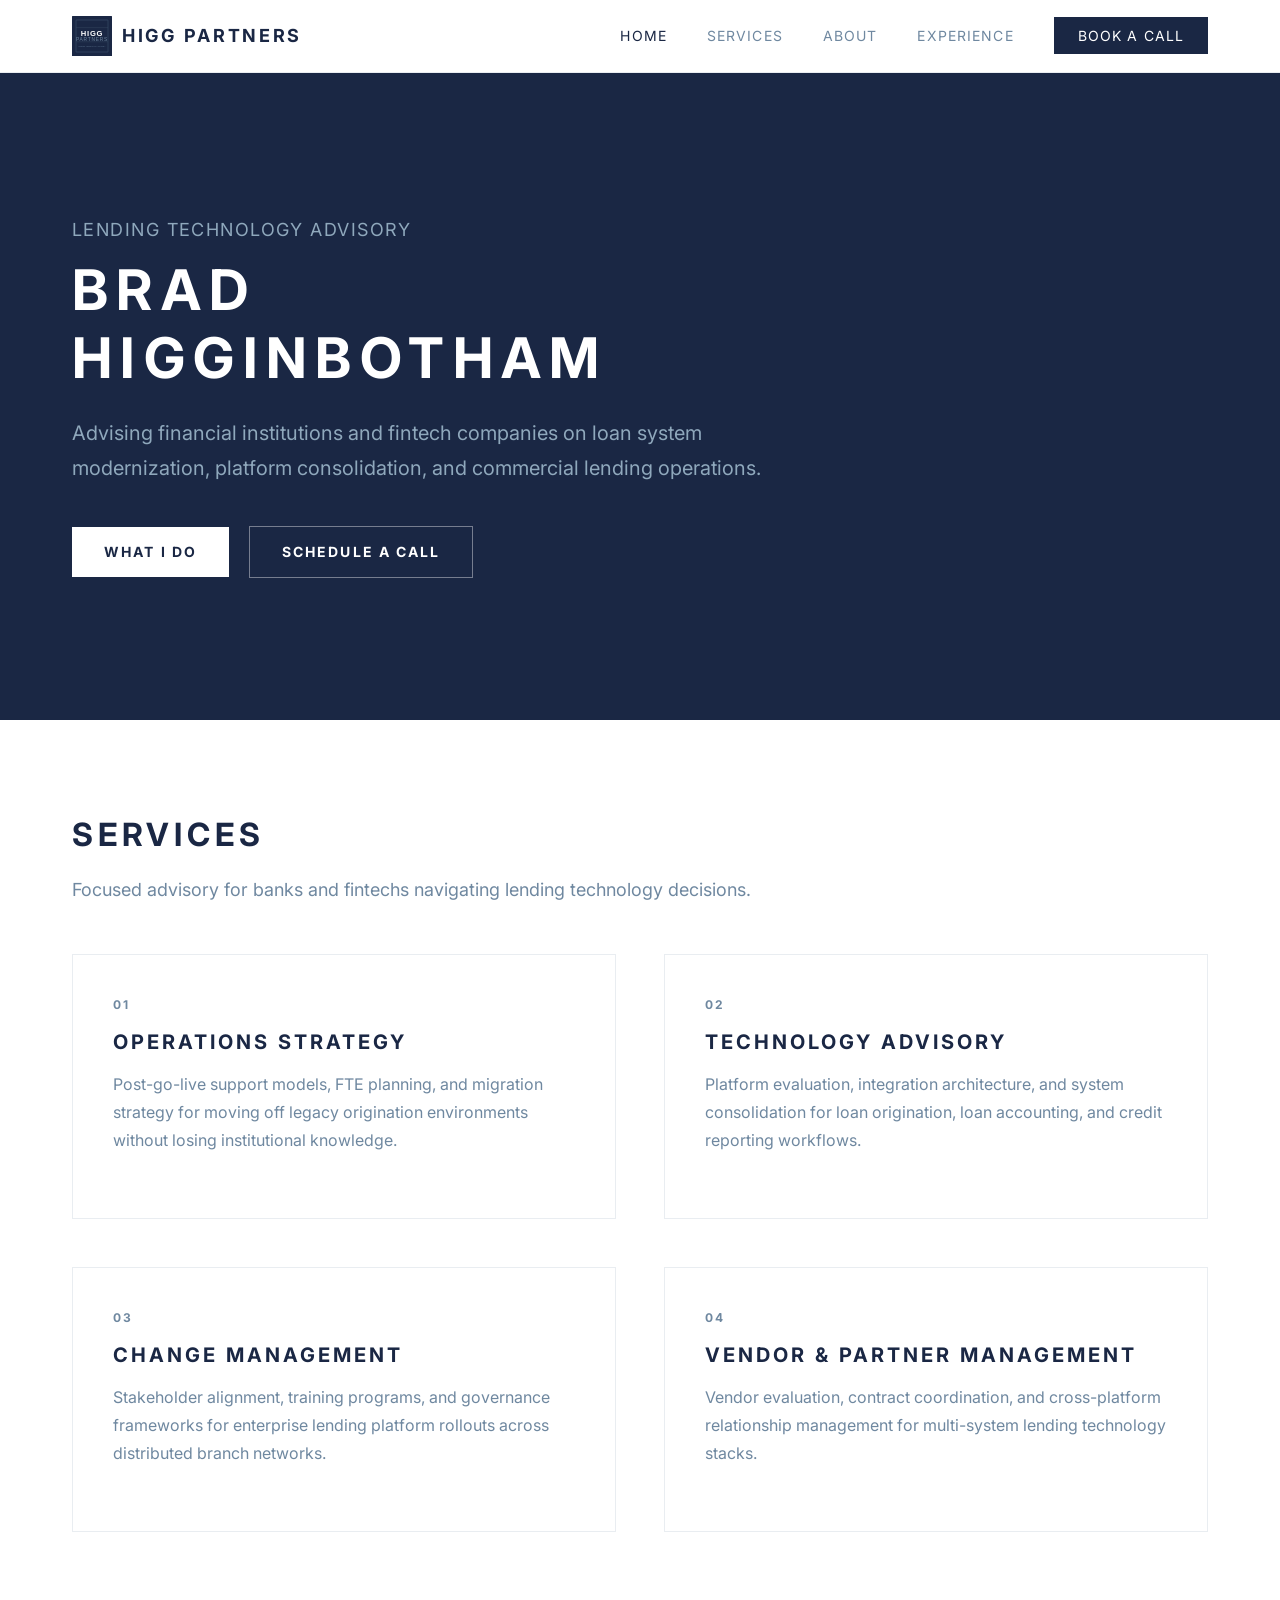
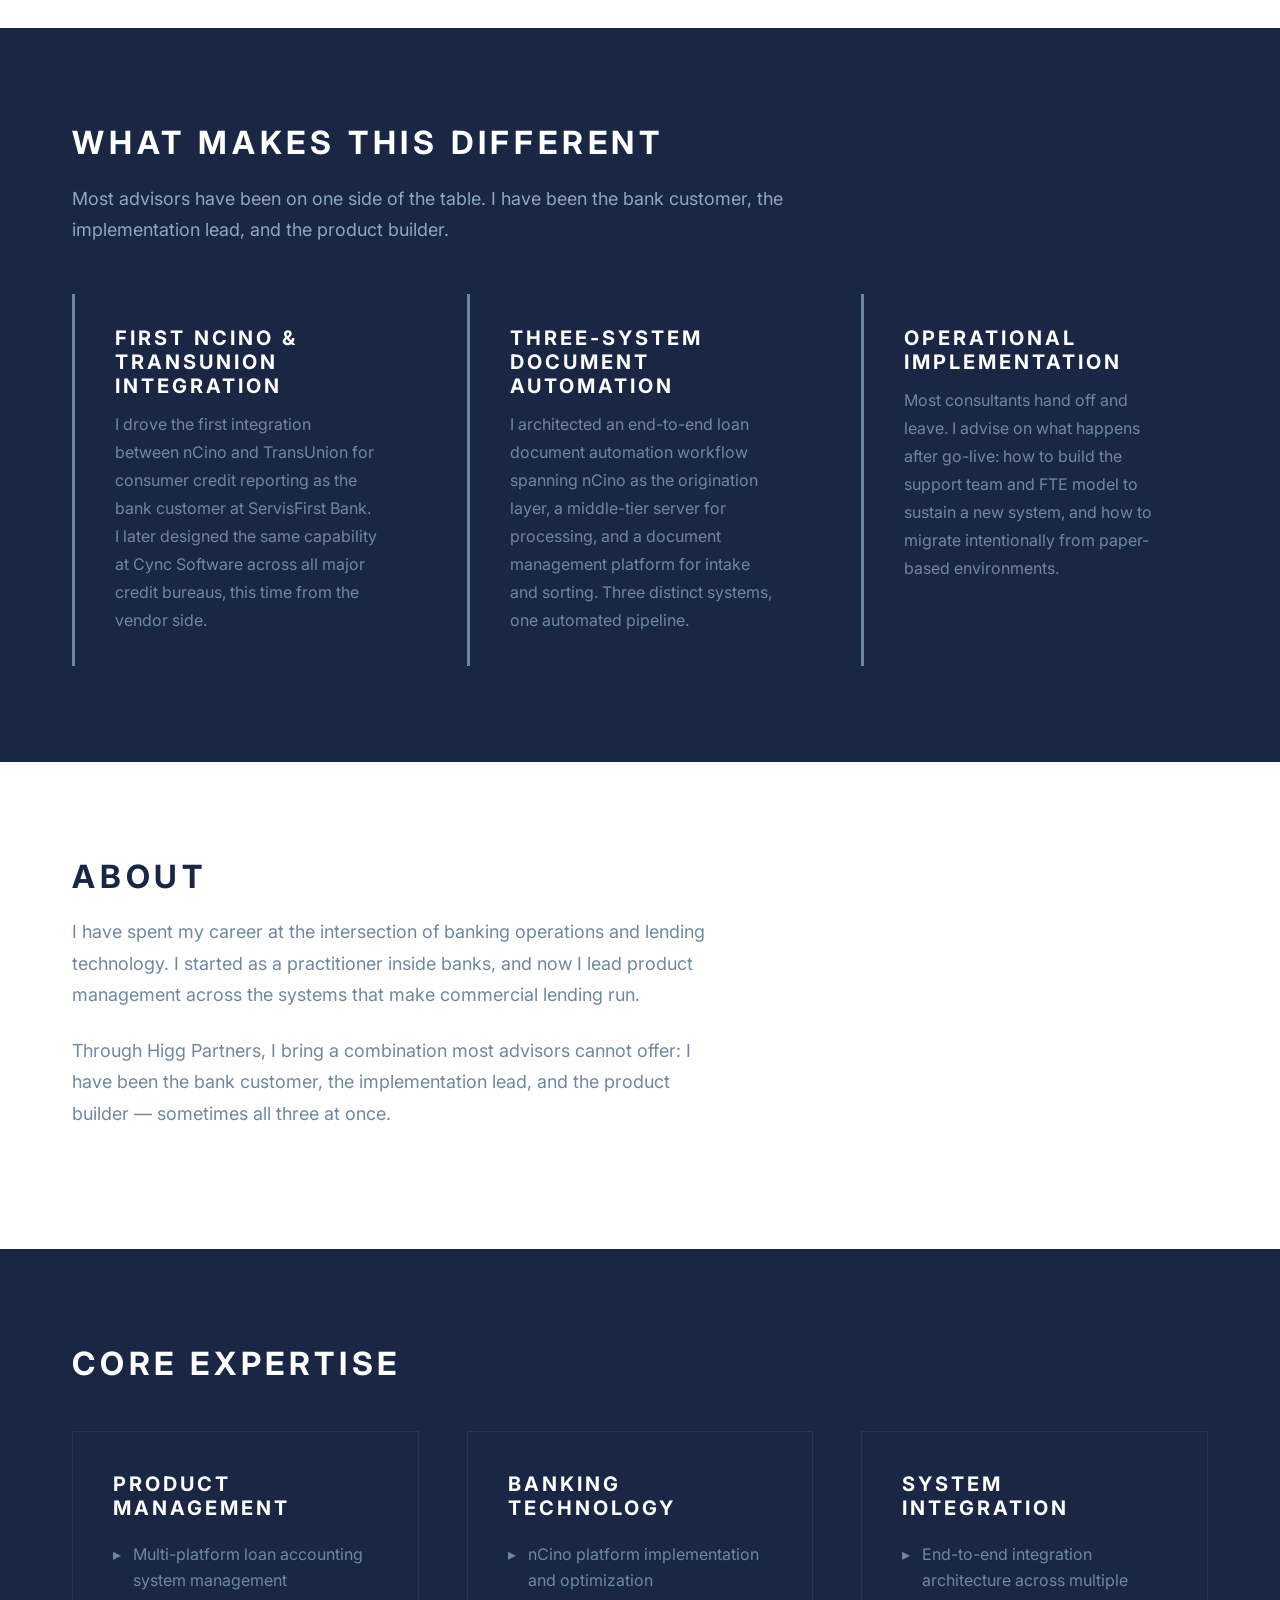
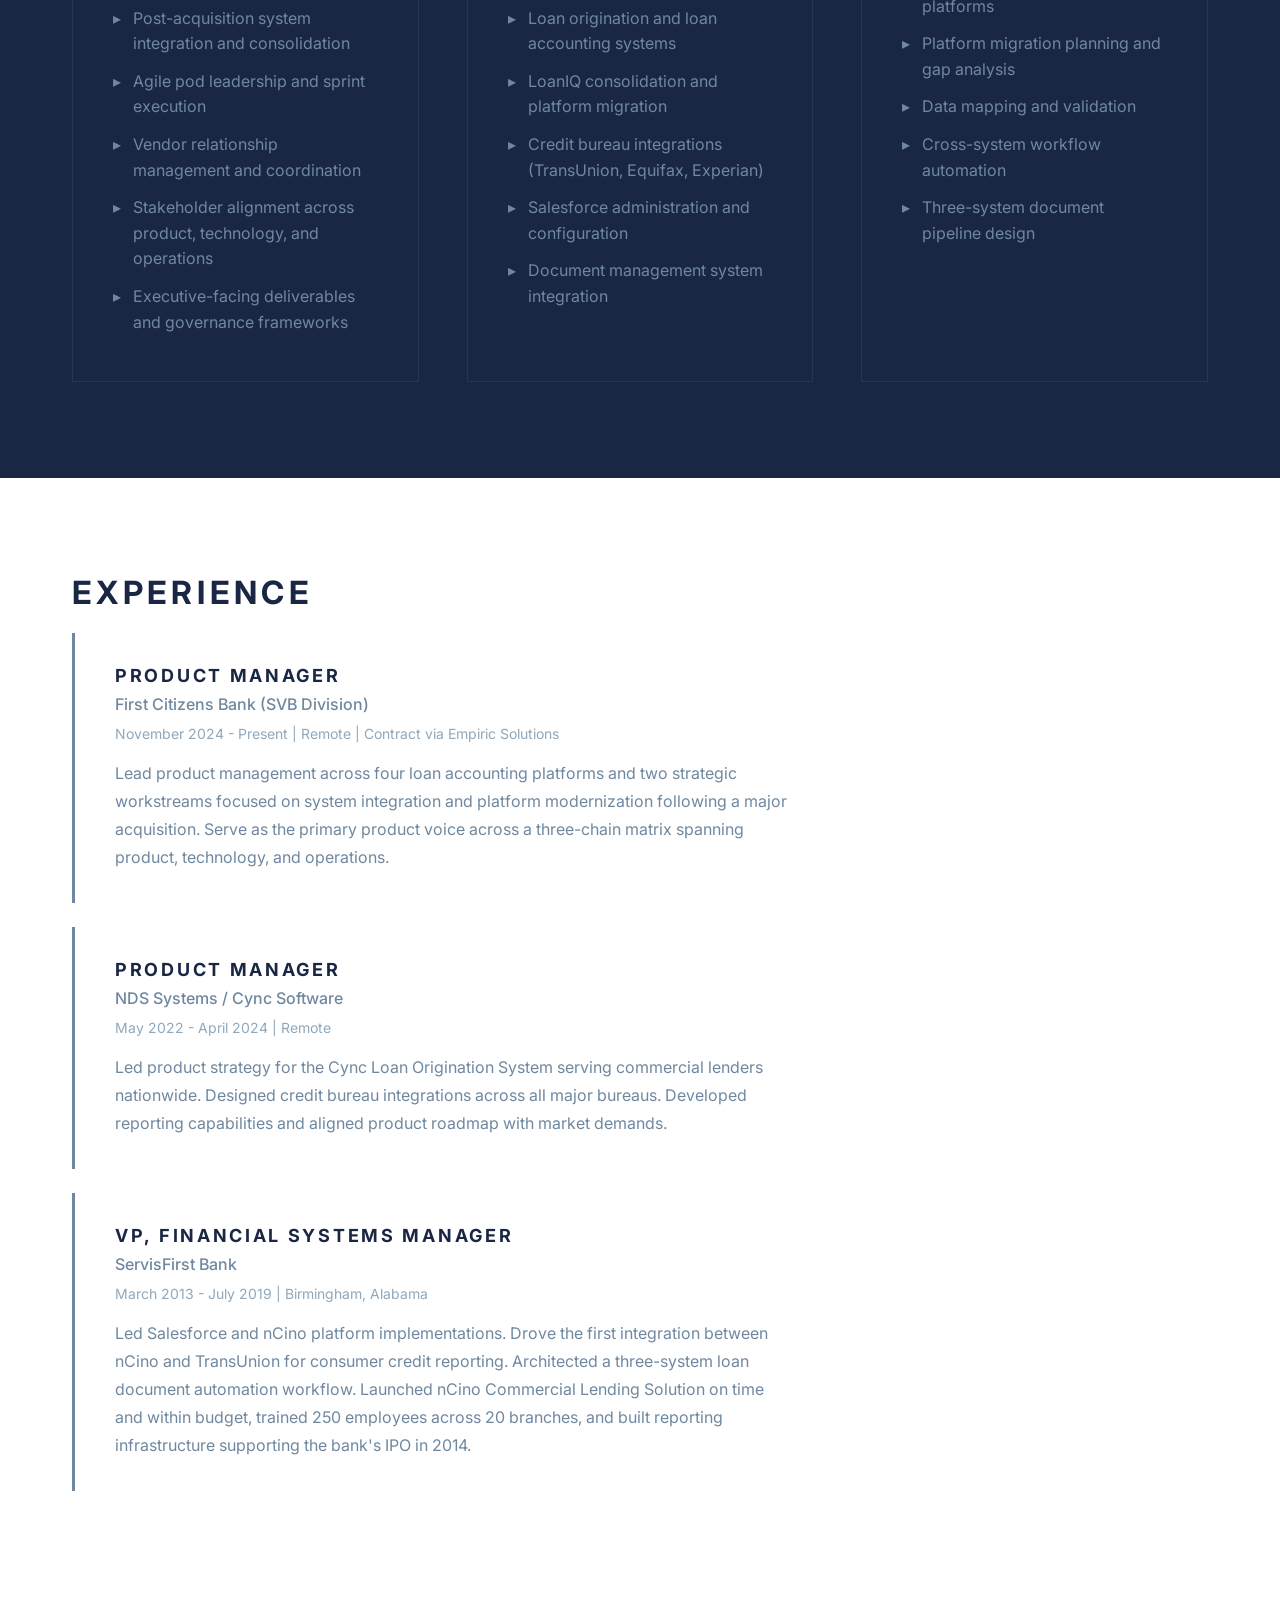
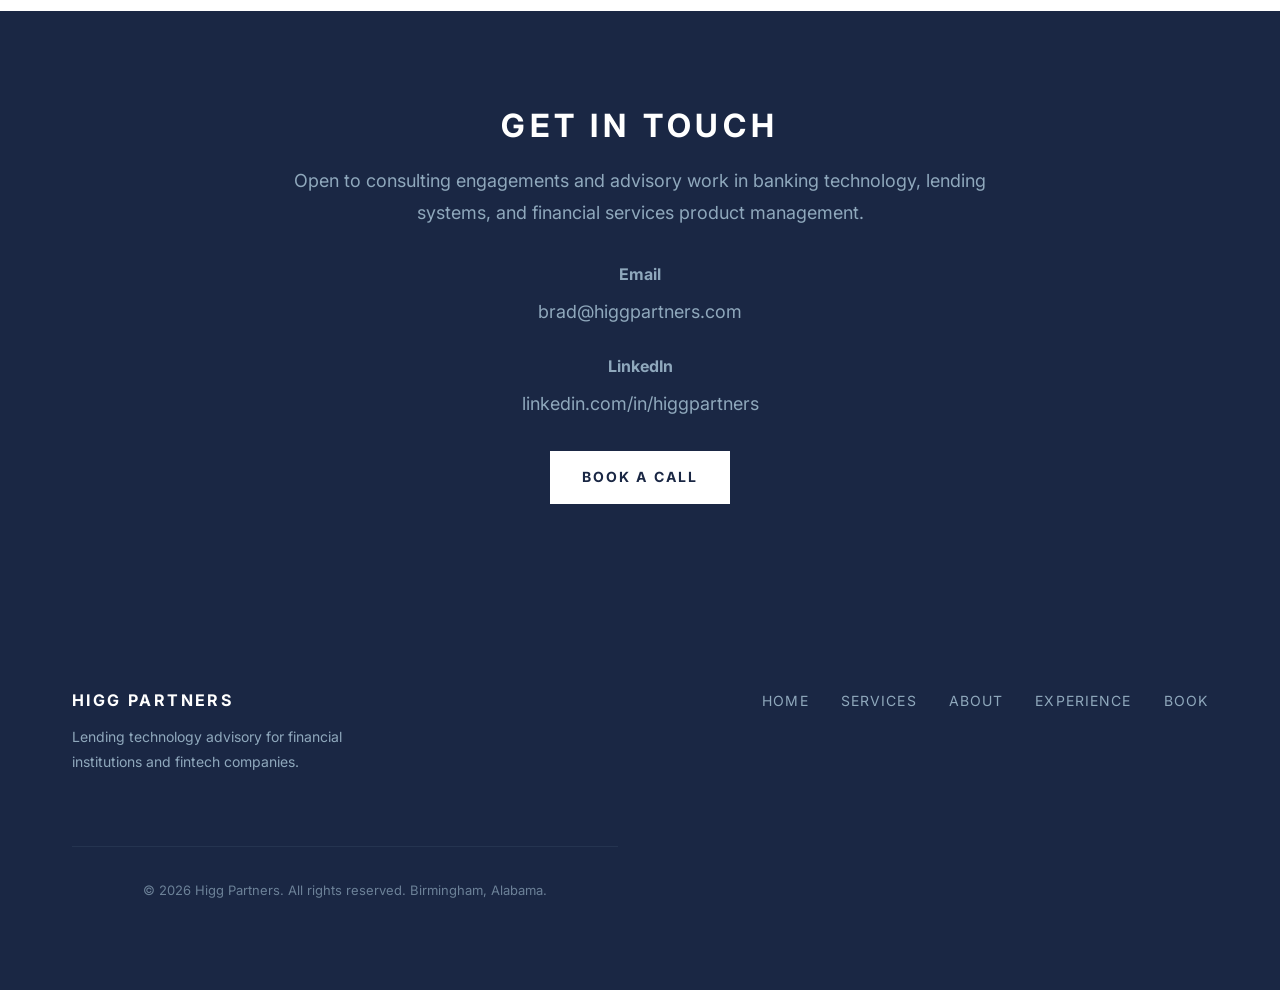
==== commit d7a4c27f: "Add OG/Twitter meta tags, sitemap, robots.txt, clean up inline styles Link previews on LinkedIn and " ====
--- a/index.html
+++ b/index.html
@@ -7,6 +7,13 @@
   <meta name="description" content="Advising financial institutions and fintech companies on loan system modernization, platform consolidation, and commercial lending operations.">
   <meta property="og:title" content="Higg Partners — Lending Technology Advisory">
   <meta property="og:description" content="Advising financial institutions and fintech companies on loan system modernization, platform consolidation, and commercial lending operations.">
+  <meta property="og:type" content="website">
+  <meta property="og:url" content="https://higgpartners.com/">
+  <meta property="og:image" content="https://higgpartners.com/assets/og-image.png">
+  <meta name="twitter:card" content="summary_large_image">
+  <meta name="twitter:title" content="Higg Partners — Lending Technology Advisory">
+  <meta name="twitter:description" content="Advising financial institutions and fintech companies on loan system modernization, platform consolidation, and commercial lending operations.">
+  <meta name="twitter:image" content="https://higgpartners.com/assets/og-image.png">
   <link rel="icon" type="image/x-icon" href="favicon.ico">
   <link rel="icon" type="image/png" sizes="32x32" href="favicon-32x32.png">
   <link rel="icon" type="image/png" sizes="16x16" href="favicon-16x16.png">
@@ -48,7 +55,7 @@
         <h1>Brad Higginbotham</h1>
         <p>Advising financial institutions and fintech companies on loan system modernization, platform consolidation, and commercial lending operations.</p>
         <a href="#services" class="btn btn--primary">What I Do</a>
-        <a href="book.html" class="btn btn--outline" style="margin-left: 1rem;">Schedule a Call</a>
+        <a href="book.html" class="btn btn--outline hero__cta-secondary">Schedule a Call</a>
       </div>
     </div>
   </section>
@@ -187,15 +194,15 @@
 
   <!-- Contact -->
   <section id="contact" class="section section--navy">
-    <div class="container" style="text-align: center;">
+    <div class="container contact">
       <h2>Get in Touch</h2>
-      <p style="margin-left: auto; margin-right: auto; text-align: center;">Open to consulting engagements and advisory work in banking technology, lending systems, and financial services product management.</p>
-      <div style="margin-top: 2rem;">
-        <p style="margin-bottom: 0.5rem; color: #FFFFFF; font-weight: 700; font-size: 1rem; text-align: center; margin-left: auto; margin-right: auto;">Email</p>
-        <p style="text-align: center; margin-left: auto; margin-right: auto;"><a href="mailto:brad@higgpartners.com" style="color: #8FA8BC;">brad@higgpartners.com</a></p>
-        <p style="margin-bottom: 0.5rem; color: #FFFFFF; font-weight: 700; font-size: 1rem; text-align: center; margin-left: auto; margin-right: auto;">LinkedIn</p>
-        <p style="text-align: center; margin-left: auto; margin-right: auto;"><a href="https://linkedin.com/in/higgpartners" target="_blank" style="color: #8FA8BC;">linkedin.com/in/higgpartners</a></p>
-        <p style="margin-top: 2rem; text-align: center; margin-left: auto; margin-right: auto;"><a href="book.html" class="btn btn--primary">Book a Call</a></p>
+      <p class="contact__desc">Open to consulting engagements and advisory work in banking technology, lending systems, and financial services product management.</p>
+      <div class="contact__details">
+        <p class="contact__label">Email</p>
+        <p class="contact__value"><a href="mailto:brad@higgpartners.com">brad@higgpartners.com</a></p>
+        <p class="contact__label">LinkedIn</p>
+        <p class="contact__value"><a href="https://linkedin.com/in/higgpartners" target="_blank">linkedin.com/in/higgpartners</a></p>
+        <p class="contact__cta"><a href="book.html" class="btn btn--primary">Book a Call</a></p>
       </div>
     </div>
   </section>
--- a/css/style.css
+++ b/css/style.css
@@ -247,6 +247,10 @@
   margin-bottom: 2.5rem;
 }
 
+.hero__cta-secondary {
+  margin-left: 1rem;
+}
+
 /* --- Buttons --- */
 .btn {
   display: inline-block;
@@ -477,6 +481,52 @@
   font-size: 0.875rem;
   color: #8FA8BC;
   margin-top: 2rem;
+}
+
+/* --- Contact --- */
+.contact {
+  text-align: center;
+}
+
+.contact__desc {
+  margin-left: auto;
+  margin-right: auto;
+  text-align: center;
+}
+
+.contact__details {
+  margin-top: 2rem;
+}
+
+.contact__label {
+  margin-bottom: 0.5rem;
+  color: #FFFFFF;
+  font-weight: 700;
+  font-size: 1rem;
+  text-align: center;
+  margin-left: auto;
+  margin-right: auto;
+}
+
+.contact__value {
+  text-align: center;
+  margin-left: auto;
+  margin-right: auto;
+}
+
+.contact__value a {
+  color: #8FA8BC;
+}
+
+.contact__value a:hover {
+  color: #FFFFFF;
+}
+
+.contact__cta {
+  margin-top: 2rem;
+  text-align: center;
+  margin-left: auto;
+  margin-right: auto;
 }
 
 /* --- Footer --- */
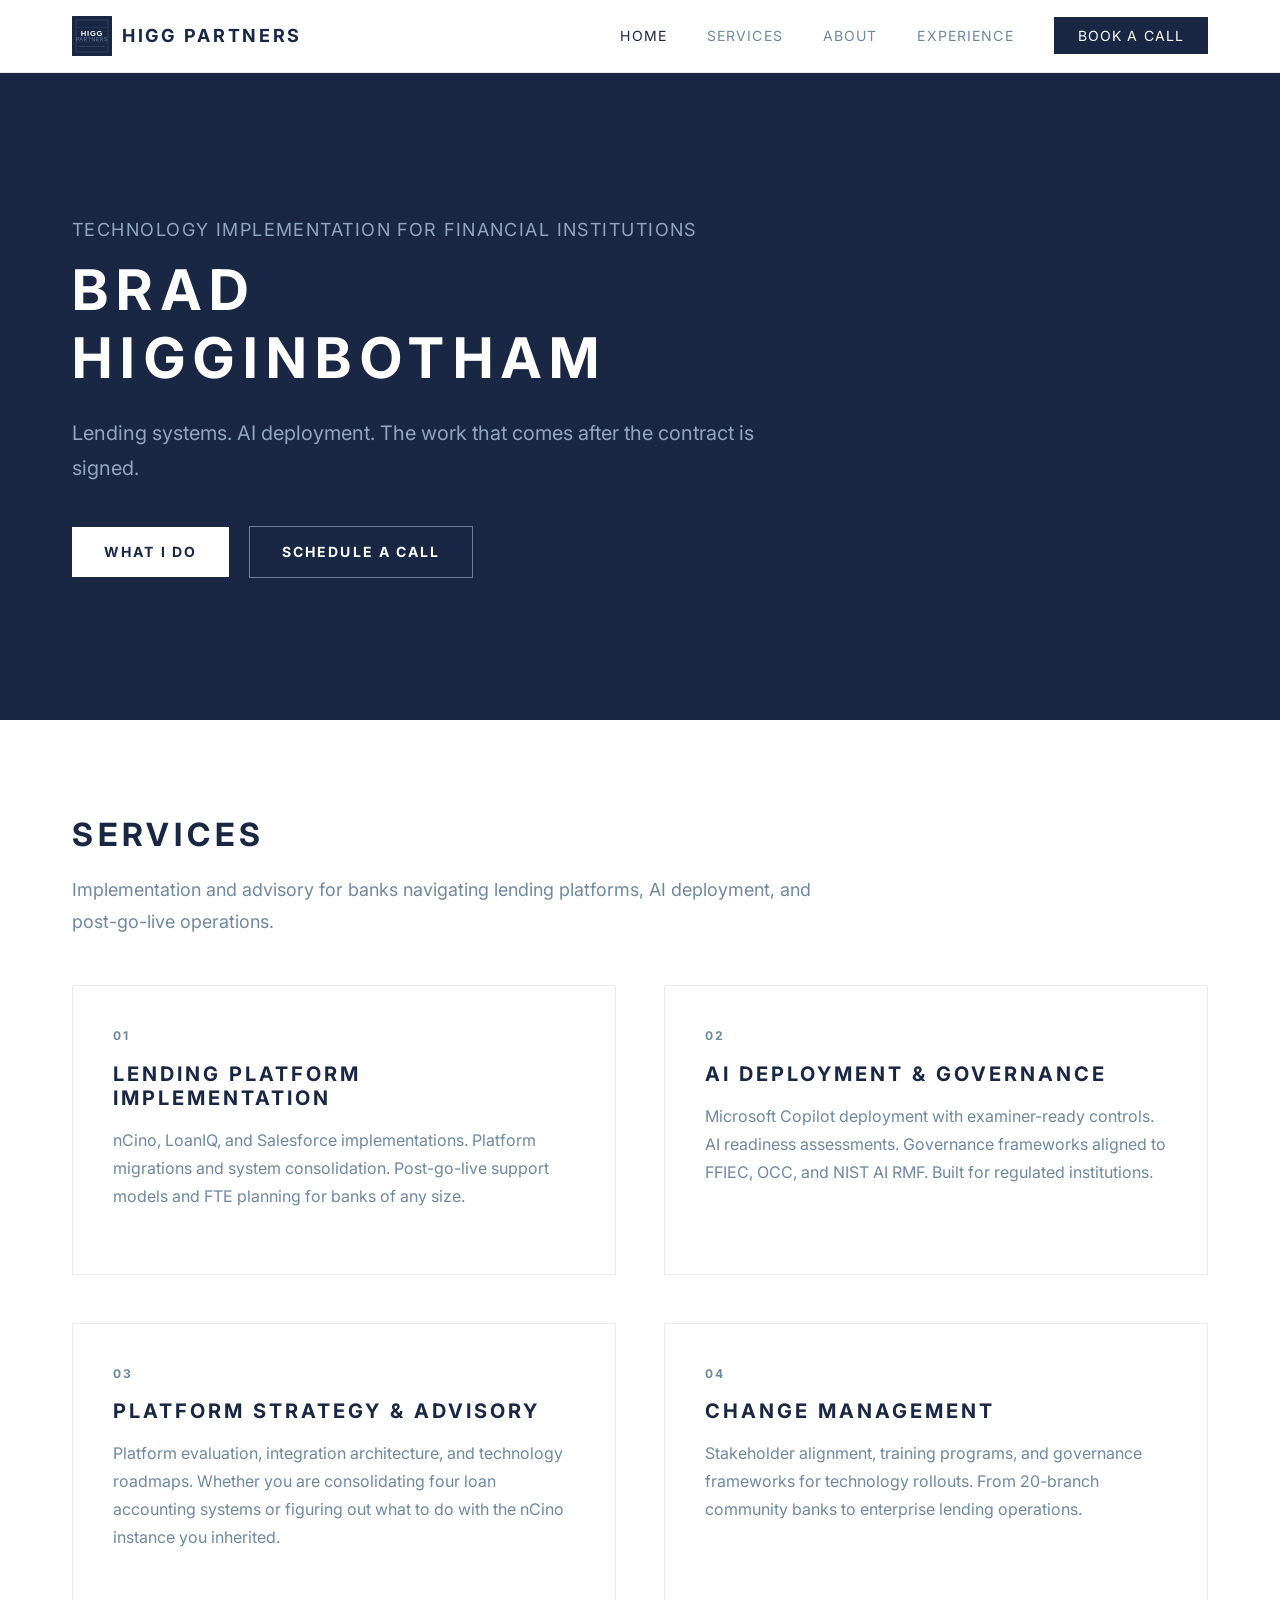
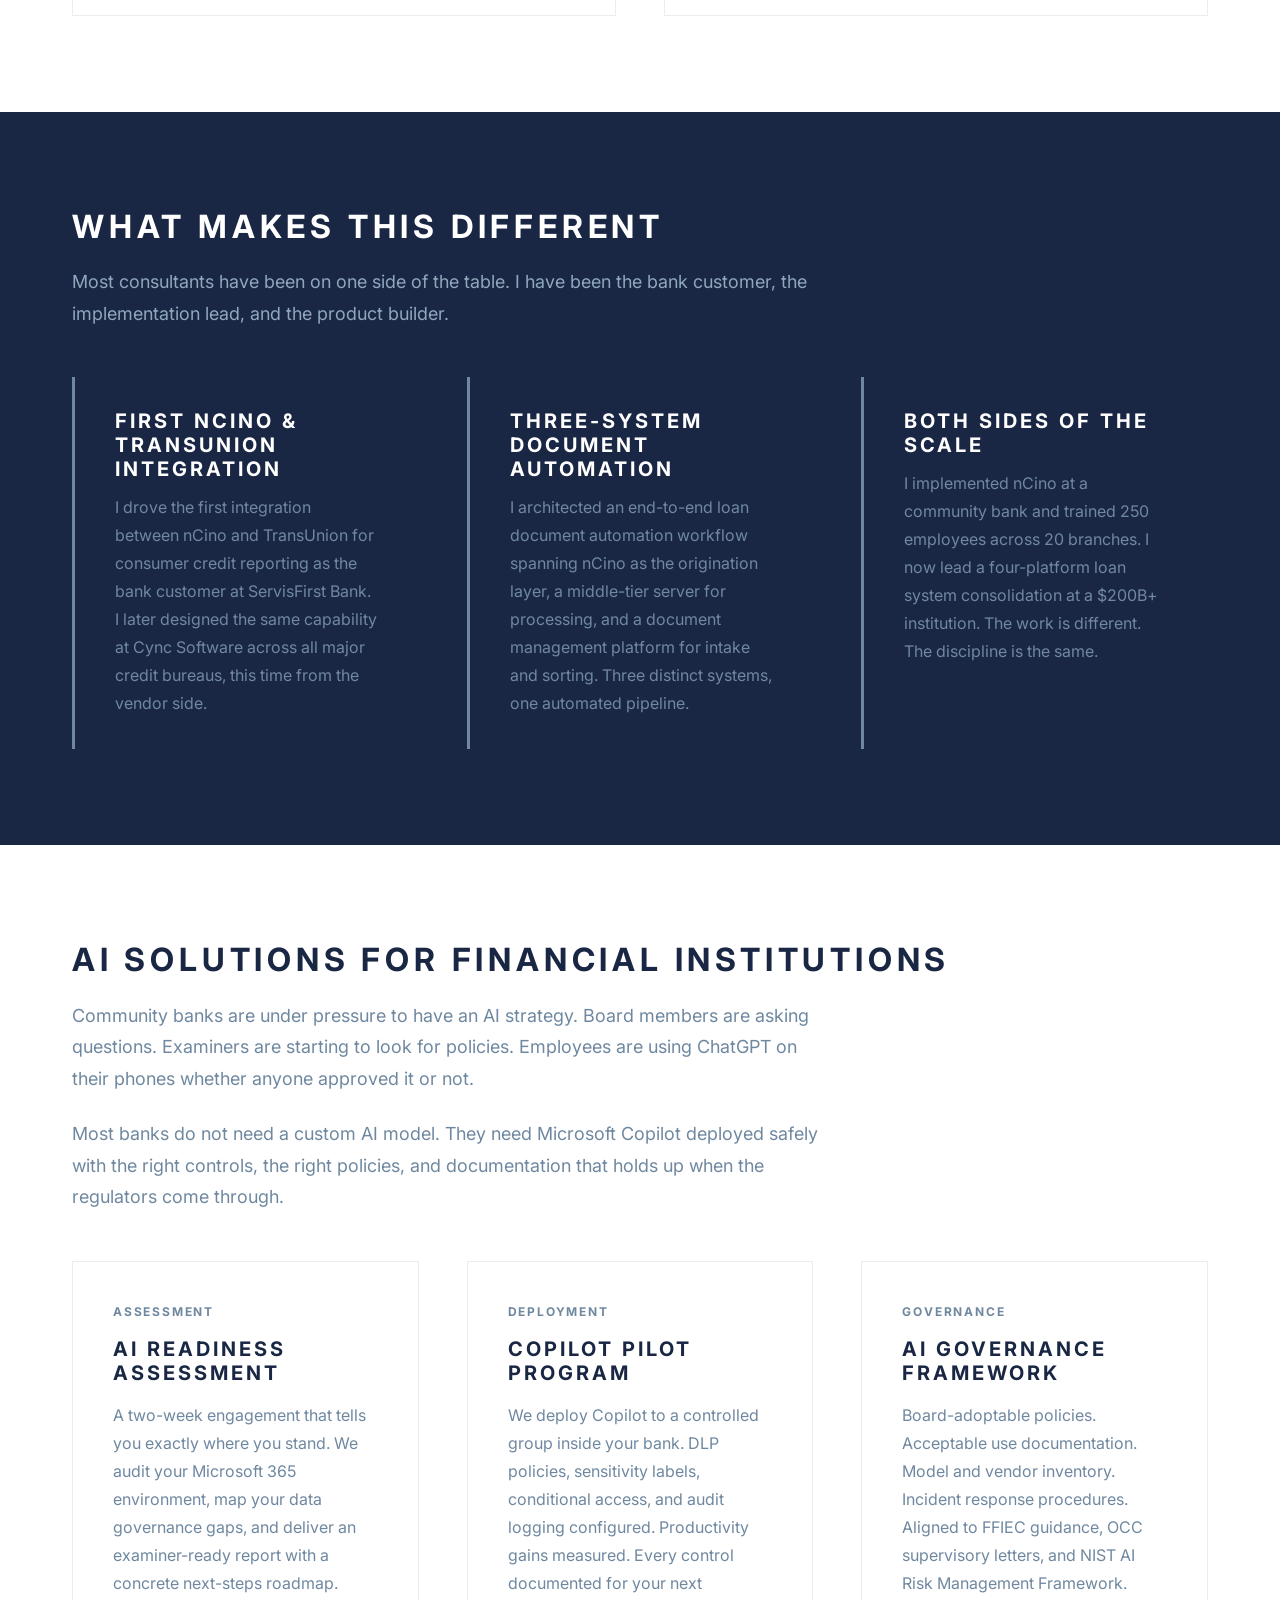
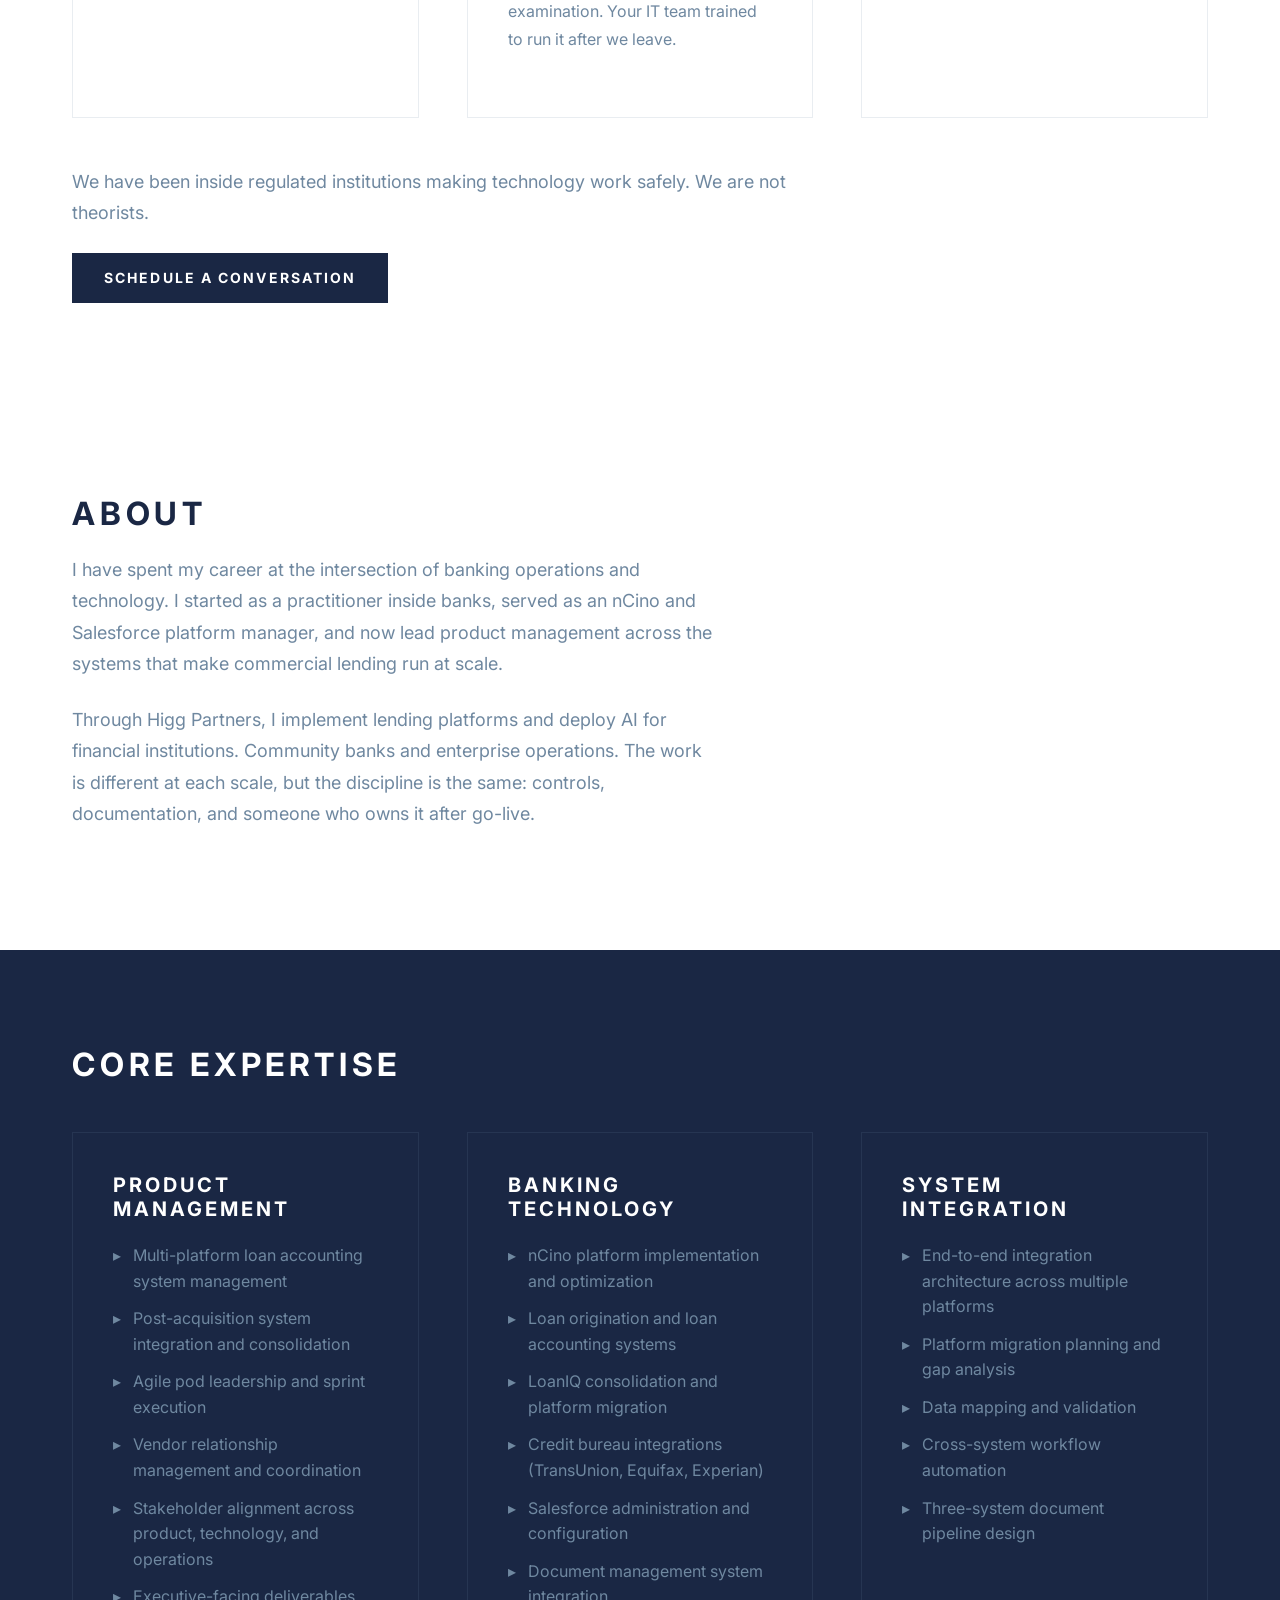
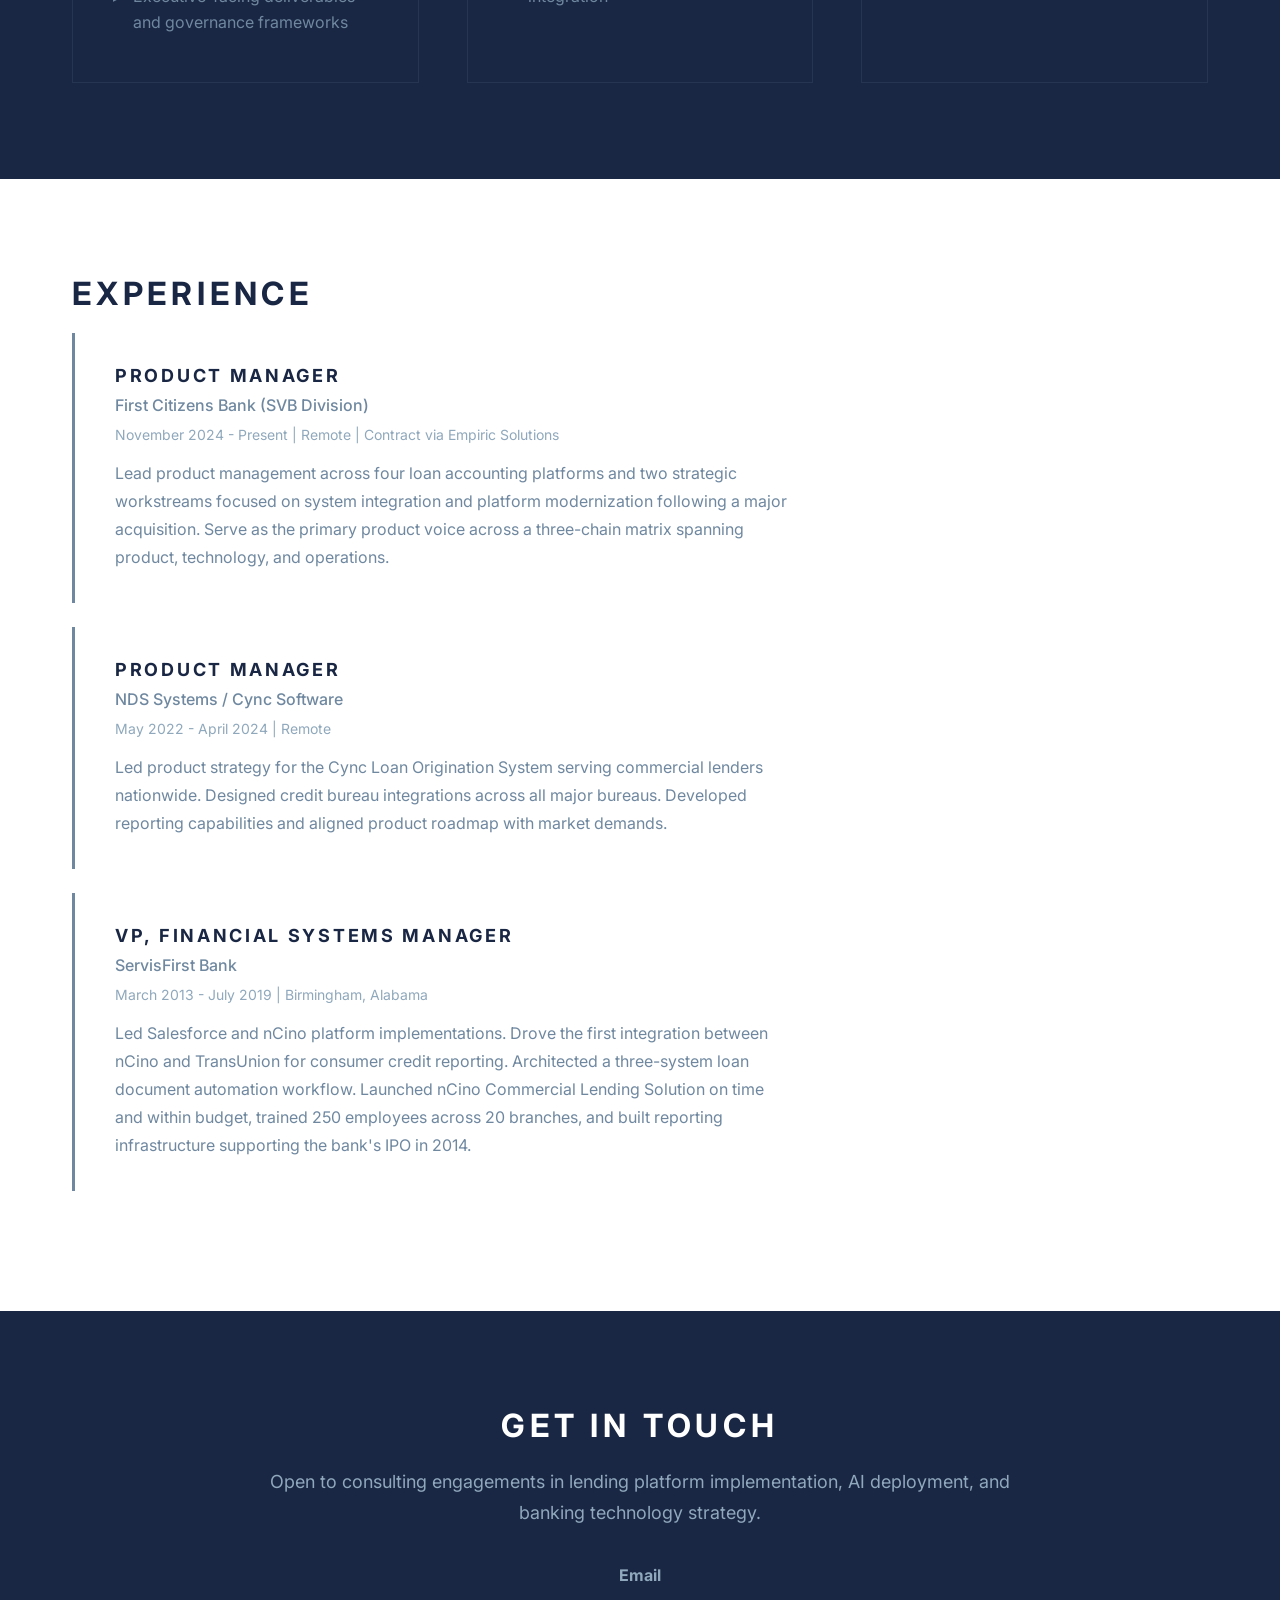
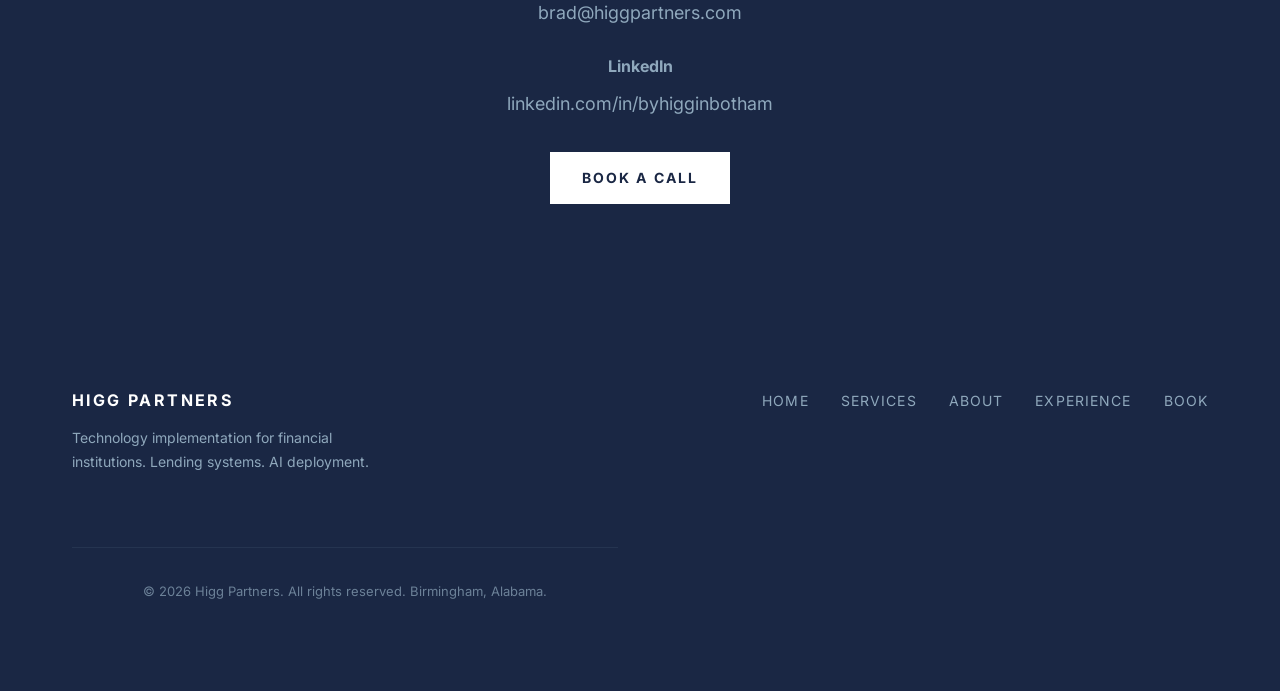
==== commit 98c1def6: "Add AI Solutions section, update positioning for multi-segment brand - Tagline: "Technology Implemen" ====
--- a/index.html
+++ b/index.html
@@ -3,16 +3,16 @@
 <head>
   <meta charset="UTF-8">
   <meta name="viewport" content="width=device-width, initial-scale=1.0">
-  <title>Higg Partners — Lending Technology Advisory</title>
-  <meta name="description" content="Advising financial institutions and fintech companies on loan system modernization, platform consolidation, and commercial lending operations.">
-  <meta property="og:title" content="Higg Partners — Lending Technology Advisory">
-  <meta property="og:description" content="Advising financial institutions and fintech companies on loan system modernization, platform consolidation, and commercial lending operations.">
+  <title>Higg Partners — Technology Implementation for Financial Institutions</title>
+  <meta name="description" content="Technology implementation for financial institutions. Lending systems. AI deployment. The work that comes after the contract is signed.">
+  <meta property="og:title" content="Higg Partners — Technology Implementation for Financial Institutions">
+  <meta property="og:description" content="Technology implementation for financial institutions. Lending systems. AI deployment. The work that comes after the contract is signed.">
   <meta property="og:type" content="website">
   <meta property="og:url" content="https://higgpartners.com/">
   <meta property="og:image" content="https://higgpartners.com/assets/og-image.png">
   <meta name="twitter:card" content="summary_large_image">
-  <meta name="twitter:title" content="Higg Partners — Lending Technology Advisory">
-  <meta name="twitter:description" content="Advising financial institutions and fintech companies on loan system modernization, platform consolidation, and commercial lending operations.">
+  <meta name="twitter:title" content="Higg Partners — Technology Implementation for Financial Institutions">
+  <meta name="twitter:description" content="Technology implementation for financial institutions. Lending systems. AI deployment. The work that comes after the contract is signed.">
   <meta name="twitter:image" content="https://higgpartners.com/assets/og-image.png">
   <link rel="icon" type="image/x-icon" href="favicon.ico">
   <link rel="icon" type="image/png" sizes="32x32" href="favicon-32x32.png">
@@ -51,9 +51,9 @@
   <section class="hero">
     <div class="container">
       <div class="hero__content">
-        <p class="hero__subtitle">Lending Technology Advisory</p>
+        <p class="hero__subtitle">Technology Implementation for Financial Institutions</p>
         <h1>Brad Higginbotham</h1>
-        <p>Advising financial institutions and fintech companies on loan system modernization, platform consolidation, and commercial lending operations.</p>
+        <p>Lending systems. AI deployment. The work that comes after the contract is signed.</p>
         <a href="#services" class="btn btn--primary">What I Do</a>
         <a href="book.html" class="btn btn--outline hero__cta-secondary">Schedule a Call</a>
       </div>
@@ -64,27 +64,27 @@
   <section id="services" class="section section--light">
     <div class="container">
       <h2>Services</h2>
-      <p>Focused advisory for banks and fintechs navigating lending technology decisions.</p>
+      <p>Implementation and advisory for banks navigating lending platforms, AI deployment, and post-go-live operations.</p>
       <div class="grid grid--2" style="margin-top: 3rem;">
         <div class="card">
           <span class="card__label">01</span>
-          <h3>Operations Strategy</h3>
-          <p>Post-go-live support models, FTE planning, and migration strategy for moving off legacy origination environments without losing institutional knowledge.</p>
+          <h3>Lending Platform Implementation</h3>
+          <p>nCino, LoanIQ, and Salesforce implementations. Platform migrations and system consolidation. Post-go-live support models and FTE planning for banks of any size.</p>
         </div>
         <div class="card">
           <span class="card__label">02</span>
-          <h3>Technology Advisory</h3>
-          <p>Platform evaluation, integration architecture, and system consolidation for loan origination, loan accounting, and credit reporting workflows.</p>
+          <h3>AI Deployment &amp; Governance</h3>
+          <p>Microsoft Copilot deployment with examiner-ready controls. AI readiness assessments. Governance frameworks aligned to FFIEC, OCC, and NIST AI RMF. Built for regulated institutions.</p>
         </div>
         <div class="card">
           <span class="card__label">03</span>
+          <h3>Platform Strategy &amp; Advisory</h3>
+          <p>Platform evaluation, integration architecture, and technology roadmaps. Whether you are consolidating four loan accounting systems or figuring out what to do with the nCino instance you inherited.</p>
+        </div>
+        <div class="card">
+          <span class="card__label">04</span>
           <h3>Change Management</h3>
-          <p>Stakeholder alignment, training programs, and governance frameworks for enterprise lending platform rollouts across distributed branch networks.</p>
-        </div>
-        <div class="card">
-          <span class="card__label">04</span>
-          <h3>Vendor &amp; Partner Management</h3>
-          <p>Vendor evaluation, contract coordination, and cross-platform relationship management for multi-system lending technology stacks.</p>
+          <p>Stakeholder alignment, training programs, and governance frameworks for technology rollouts. From 20-branch community banks to enterprise lending operations.</p>
         </div>
       </div>
     </div>
@@ -94,7 +94,7 @@
   <section class="section section--navy">
     <div class="container">
       <h2>What Makes This Different</h2>
-      <p>Most advisors have been on one side of the table. I have been the bank customer, the implementation lead, and the product builder.</p>
+      <p>Most consultants have been on one side of the table. I have been the bank customer, the implementation lead, and the product builder.</p>
       <div class="grid grid--3" style="margin-top: 3rem;">
         <div class="diff-card">
           <h3>First nCino &amp; TransUnion Integration</h3>
@@ -105,10 +105,38 @@
           <p>I architected an end-to-end loan document automation workflow spanning nCino as the origination layer, a middle-tier server for processing, and a document management platform for intake and sorting. Three distinct systems, one automated pipeline.</p>
         </div>
         <div class="diff-card">
-          <h3>Operational Implementation</h3>
-          <p>Most consultants hand off and leave. I advise on what happens after go-live: how to build the support team and FTE model to sustain a new system, and how to migrate intentionally from paper-based environments.</p>
-        </div>
-      </div>
+          <h3>Both Sides of the Scale</h3>
+          <p>I implemented nCino at a community bank and trained 250 employees across 20 branches. I now lead a four-platform loan system consolidation at a $200B+ institution. The work is different. The discipline is the same.</p>
+        </div>
+      </div>
+    </div>
+  </section>
+
+  <!-- AI Solutions -->
+  <section id="ai" class="section section--light">
+    <div class="container">
+      <h2>AI Solutions for Financial Institutions</h2>
+      <p>Community banks are under pressure to have an AI strategy. Board members are asking questions. Examiners are starting to look for policies. Employees are using ChatGPT on their phones whether anyone approved it or not.</p>
+      <p>Most banks do not need a custom AI model. They need Microsoft Copilot deployed safely with the right controls, the right policies, and documentation that holds up when the regulators come through.</p>
+      <div class="grid grid--3" style="margin-top: 3rem;">
+        <div class="card">
+          <span class="card__label">Assessment</span>
+          <h3>AI Readiness Assessment</h3>
+          <p>A two-week engagement that tells you exactly where you stand. We audit your Microsoft 365 environment, map your data governance gaps, and deliver an examiner-ready report with a concrete next-steps roadmap.</p>
+        </div>
+        <div class="card">
+          <span class="card__label">Deployment</span>
+          <h3>Copilot Pilot Program</h3>
+          <p>We deploy Copilot to a controlled group inside your bank. DLP policies, sensitivity labels, conditional access, and audit logging configured. Productivity gains measured. Every control documented for your next examination. Your IT team trained to run it after we leave.</p>
+        </div>
+        <div class="card">
+          <span class="card__label">Governance</span>
+          <h3>AI Governance Framework</h3>
+          <p>Board-adoptable policies. Acceptable use documentation. Model and vendor inventory. Incident response procedures. Aligned to FFIEC guidance, OCC supervisory letters, and NIST AI Risk Management Framework.</p>
+        </div>
+      </div>
+      <p style="margin-top: 3rem;">We have been inside regulated institutions making technology work safely. We are not theorists.</p>
+      <a href="book.html" class="btn btn--dark">Schedule a Conversation</a>
     </div>
   </section>
 
@@ -117,8 +145,8 @@
     <div class="container">
       <div style="max-width: 640px;">
         <h2>About</h2>
-        <p>I have spent my career at the intersection of banking operations and lending technology. I started as a practitioner inside banks, and now I lead product management across the systems that make commercial lending run.</p>
-        <p>Through Higg Partners, I bring a combination most advisors cannot offer: I have been the bank customer, the implementation lead, and the product builder — sometimes all three at once.</p>
+        <p>I have spent my career at the intersection of banking operations and technology. I started as a practitioner inside banks, served as an nCino and Salesforce platform manager, and now lead product management across the systems that make commercial lending run at scale.</p>
+        <p>Through Higg Partners, I implement lending platforms and deploy AI for financial institutions. Community banks and enterprise operations. The work is different at each scale, but the discipline is the same: controls, documentation, and someone who owns it after go-live.</p>
       </div>
     </div>
   </section>
@@ -196,12 +224,12 @@
   <section id="contact" class="section section--navy">
     <div class="container contact">
       <h2>Get in Touch</h2>
-      <p class="contact__desc">Open to consulting engagements and advisory work in banking technology, lending systems, and financial services product management.</p>
+      <p class="contact__desc">Open to consulting engagements in lending platform implementation, AI deployment, and banking technology strategy.</p>
       <div class="contact__details">
         <p class="contact__label">Email</p>
         <p class="contact__value"><a href="mailto:brad@higgpartners.com">brad@higgpartners.com</a></p>
         <p class="contact__label">LinkedIn</p>
-        <p class="contact__value"><a href="https://linkedin.com/in/higgpartners" target="_blank">linkedin.com/in/higgpartners</a></p>
+        <p class="contact__value"><a href="https://linkedin.com/in/byhigginbotham" target="_blank">linkedin.com/in/byhigginbotham</a></p>
         <p class="contact__cta"><a href="book.html" class="btn btn--primary">Book a Call</a></p>
       </div>
     </div>
@@ -213,7 +241,7 @@
       <div class="footer__inner">
         <div>
           <div class="footer__brand">Higg Partners</div>
-          <p class="footer__tagline">Lending technology advisory for financial institutions and fintech companies.</p>
+          <p class="footer__tagline">Technology implementation for financial institutions. Lending systems. AI deployment.</p>
         </div>
         <ul class="footer__links">
           <li><a href="index.html">Home</a></li>
--- a/css/style.css
+++ b/css/style.css
@@ -137,6 +137,7 @@
   align-items: center;
   gap: 10px;
   text-decoration: none;
+  transition: none;
 }
 
 .nav__logo img {
@@ -151,6 +152,7 @@
   letter-spacing: 0.15em;
   text-transform: uppercase;
   color: #1A2744;
+  transition: none;
 }
 
 .nav__links {
@@ -186,12 +188,13 @@
   background-color: #1A2744;
   padding: 0.625rem 1.5rem;
   text-decoration: none;
-  transition: background-color 0.2s ease;
+  transition: none;
 }
 
 .nav__cta:hover {
   background-color: #6F88A0;
   color: #FFFFFF !important;
+  transition: background-color 0.2s ease;
 }
 
 /* Mobile nav toggle */
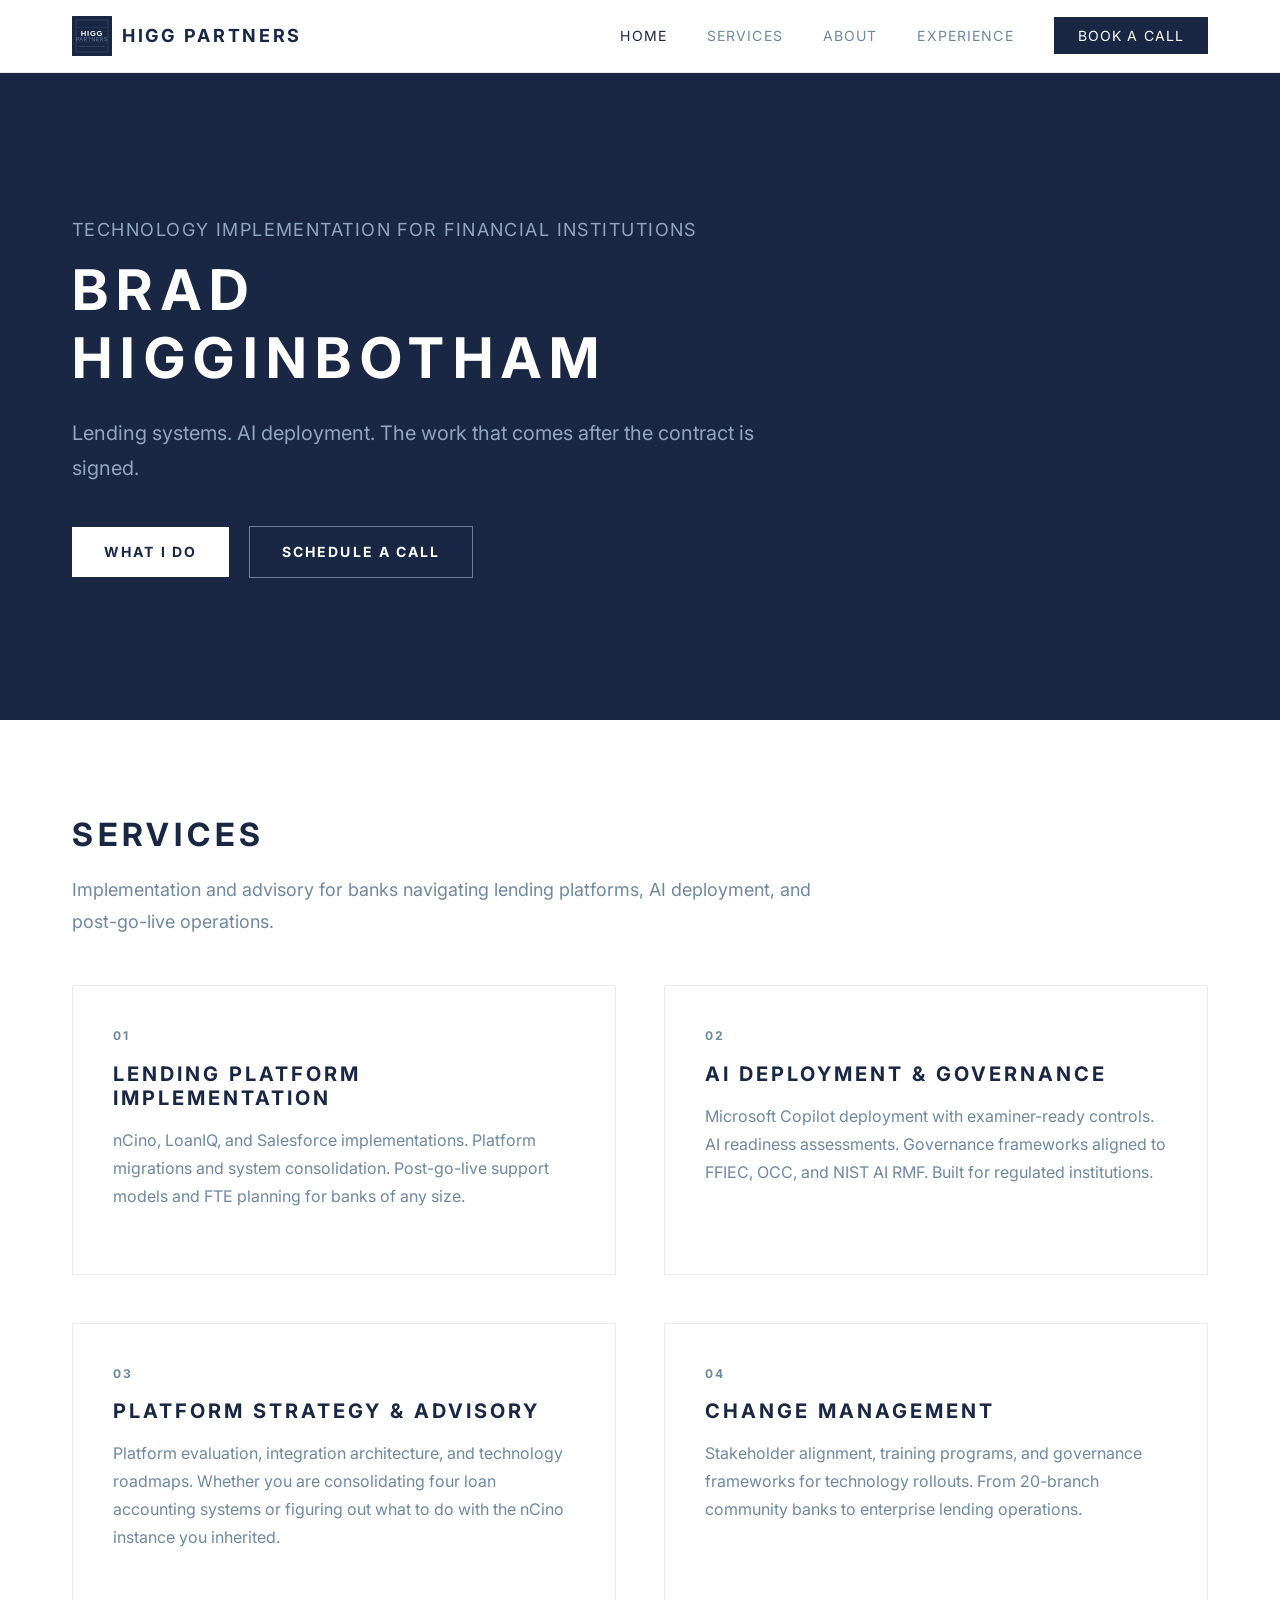
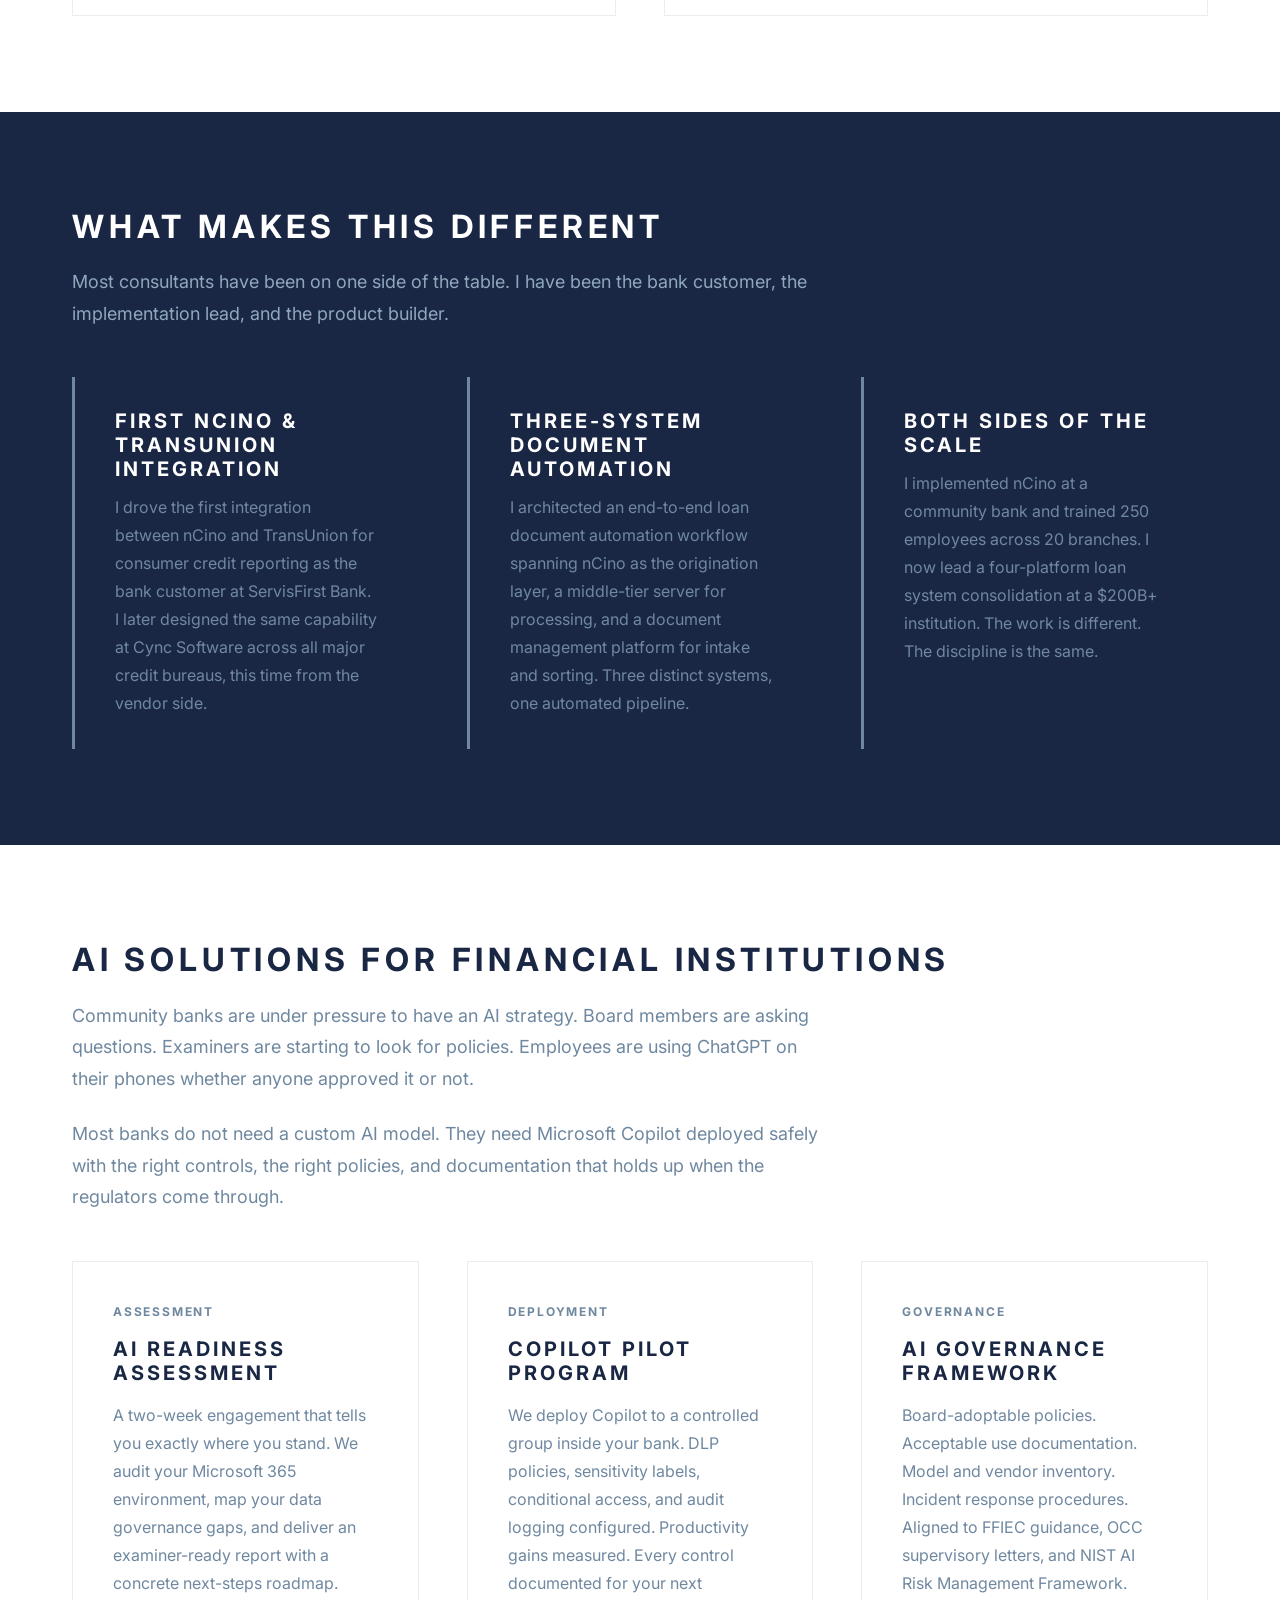
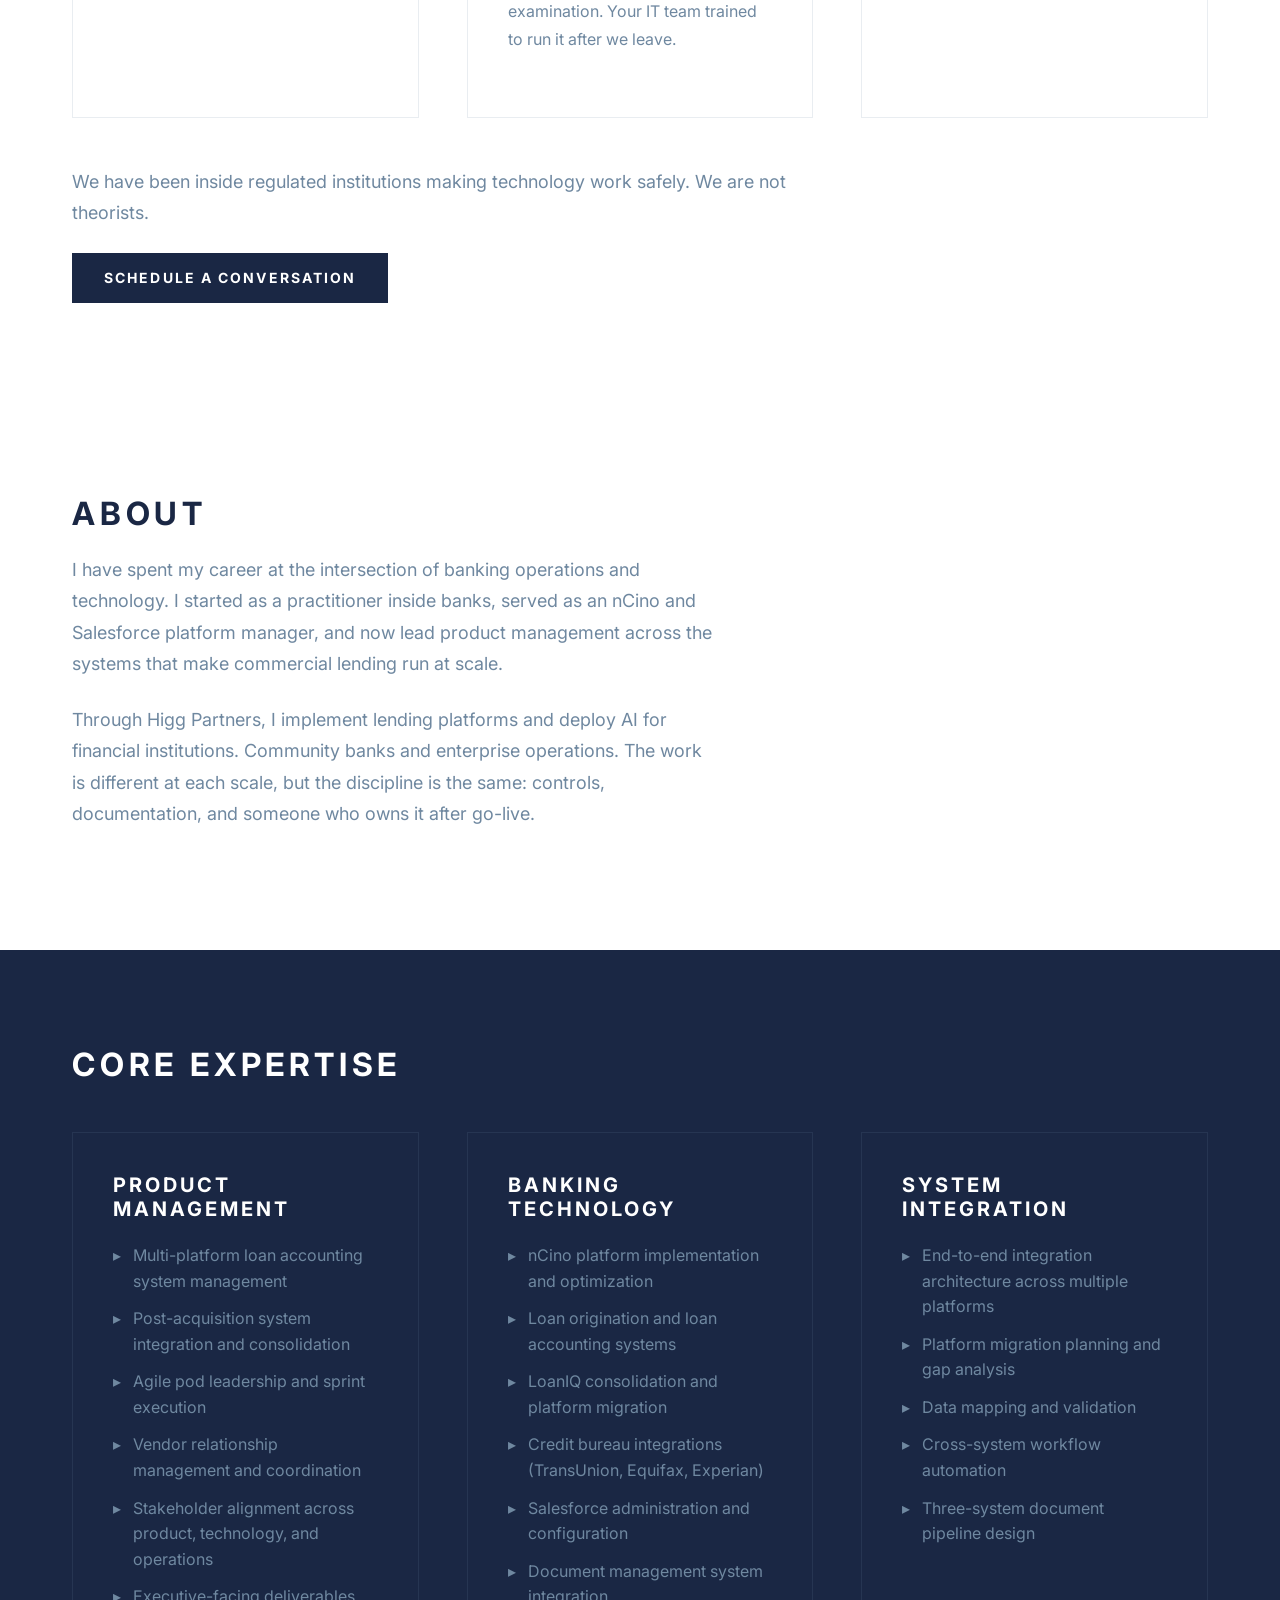
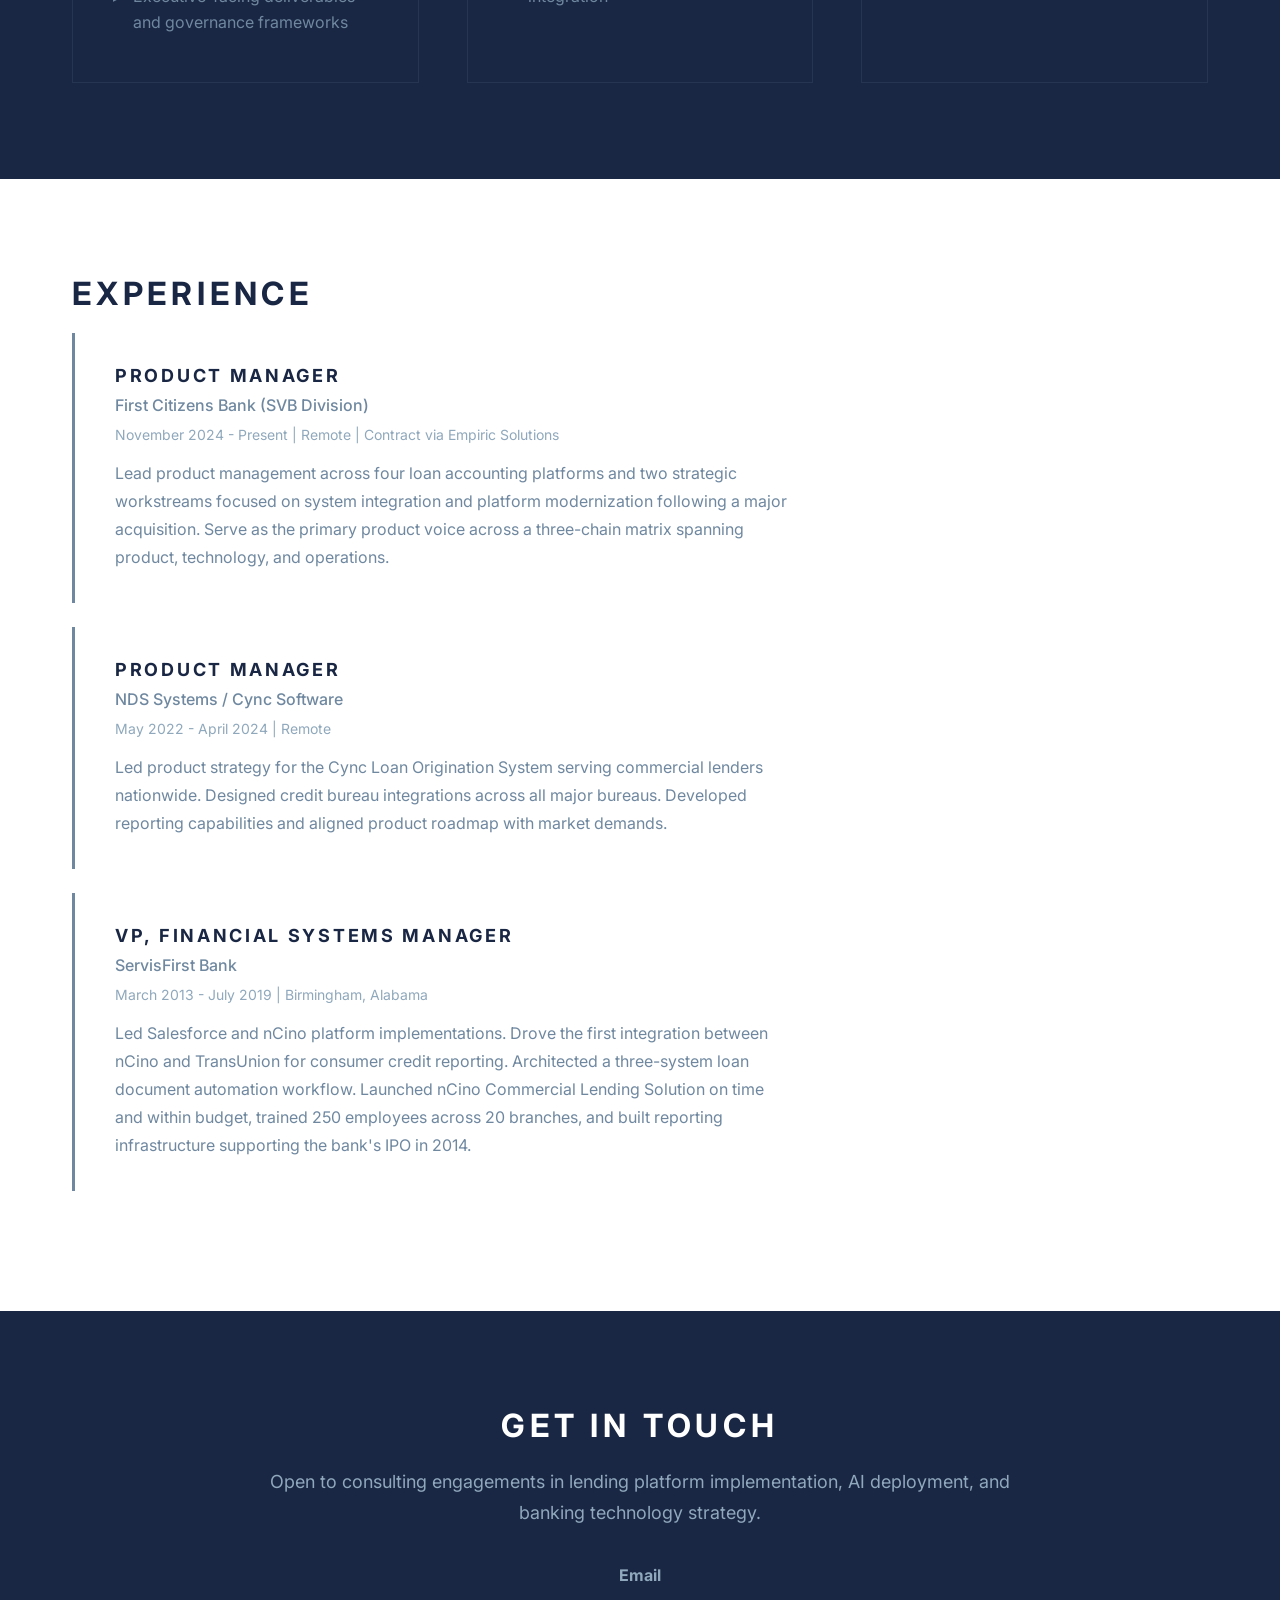
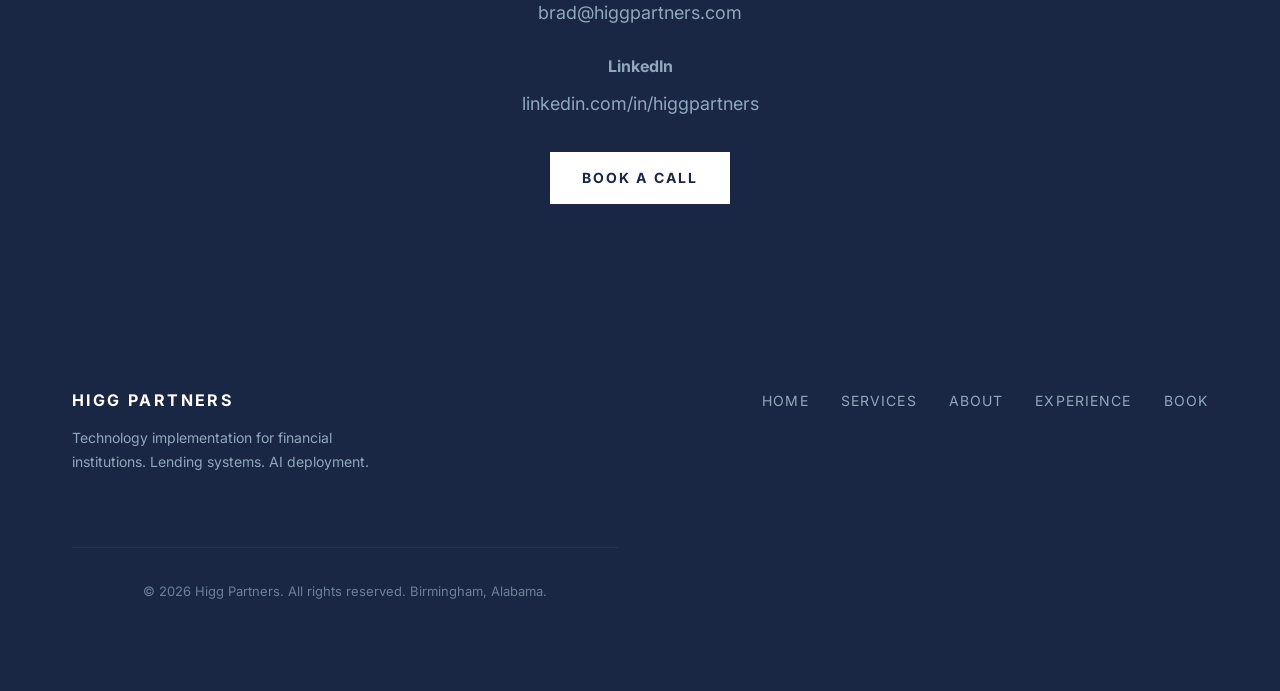
==== commit 76f8e961: "Fix LinkedIn URL to /in/higgpartners Co-Authored-By: Claude Opus 4.6 (1M context) <noreply@anthropic" ====
--- a/index.html
+++ b/index.html
@@ -229,7 +229,7 @@
         <p class="contact__label">Email</p>
         <p class="contact__value"><a href="mailto:brad@higgpartners.com">brad@higgpartners.com</a></p>
         <p class="contact__label">LinkedIn</p>
-        <p class="contact__value"><a href="https://linkedin.com/in/byhigginbotham" target="_blank">linkedin.com/in/byhigginbotham</a></p>
+        <p class="contact__value"><a href="https://linkedin.com/in/higgpartners" target="_blank">linkedin.com/in/higgpartners</a></p>
         <p class="contact__cta"><a href="book.html" class="btn btn--primary">Book a Call</a></p>
       </div>
     </div>
